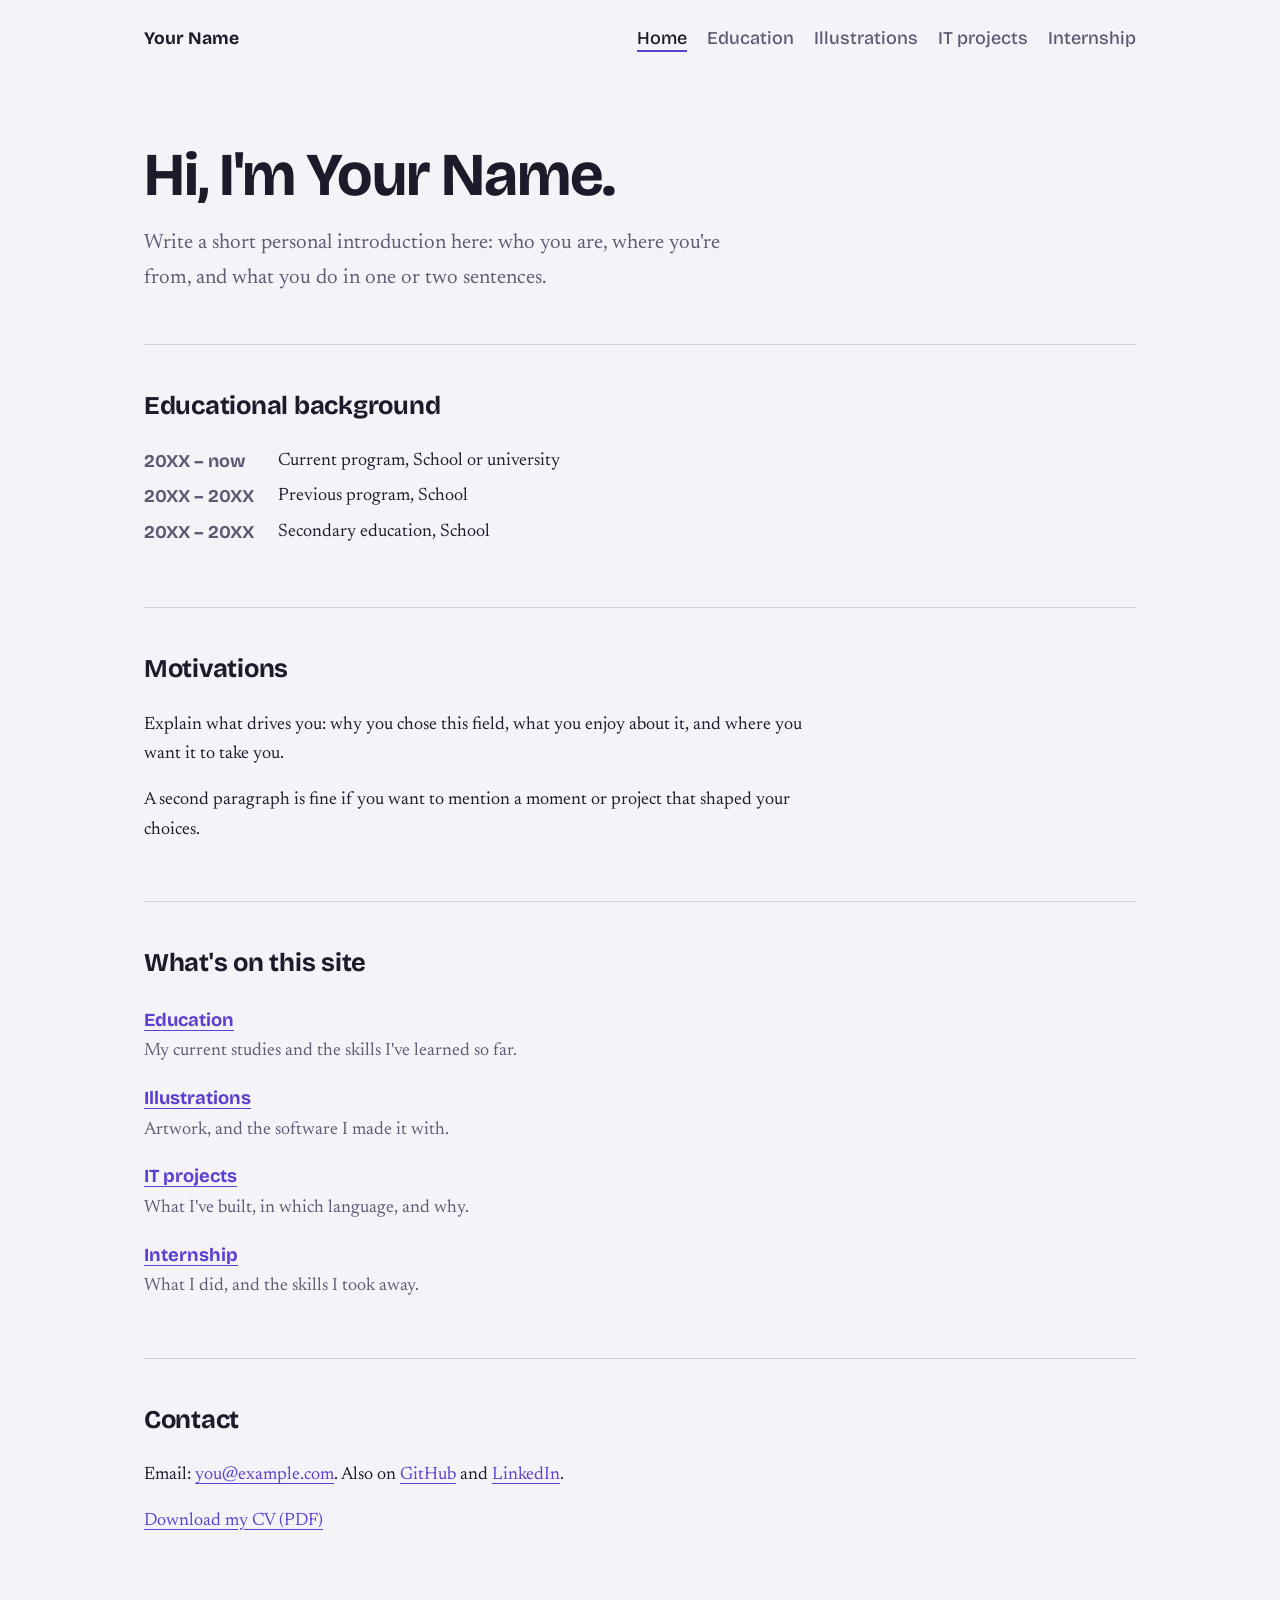
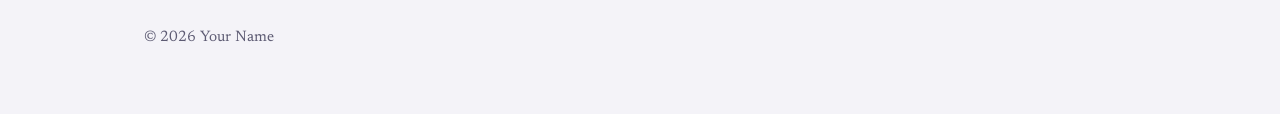
==== index.html @ 07176388 "Add files via upload" ====
<!DOCTYPE html>
<html lang="en">
<head>
  <meta charset="utf-8">
  <meta name="viewport" content="width=device-width, initial-scale=1">
  <title>Your Name – Portfolio</title>
  <meta name="description" content="Portfolio of Your Name: background, education, illustrations, IT projects and internship.">
  <link rel="preconnect" href="https://fonts.googleapis.com">
  <link rel="preconnect" href="https://fonts.gstatic.com" crossorigin>
  <link href="https://fonts.googleapis.com/css2?family=Bricolage+Grotesque:opsz,wght@12..96,500;12..96,700&family=Newsreader:opsz,wght@6..72,400;6..72,500&display=swap" rel="stylesheet">
  <link rel="stylesheet" href="style.css">
</head>
<body>
  <header class="site-header">
    <a class="brand" href="index.html">Your Name</a>
    <nav aria-label="Main">
      <a href="index.html" aria-current="page">Home</a>
      <a href="education.html">Education</a>
      <a href="illustrations.html">Illustrations</a>
      <a href="projects.html">IT projects</a>
      <a href="internship.html">Internship</a>
    </nav>
  </header>

  <main>
    <!-- EDIT: this whole page is yours to rewrite. -->
    <section class="hero">
      <h1>Hi, I'm Your Name.</h1>
      <p class="lead">Write a short personal introduction here: who you are, where you're from, and what you do in one or two sentences.</p>
    </section>

    <section>
      <h2>Educational background</h2>
      <dl class="meta">
        <dt>20XX – now</dt>
        <dd>Current program, School or university</dd>
        <dt>20XX – 20XX</dt>
        <dd>Previous program, School</dd>
        <dt>20XX – 20XX</dt>
        <dd>Secondary education, School</dd>
      </dl>
    </section>

    <section>
      <h2>Motivations</h2>
      <p>Explain what drives you: why you chose this field, what you enjoy about it, and where you want it to take you.</p>
      <p>A second paragraph is fine if you want to mention a moment or project that shaped your choices.</p>
    </section>

    <section>
      <h2>What's on this site</h2>
      <ul class="link-list">
        <li><a href="education.html">Education</a><p>My current studies and the skills I've learned so far.</p></li>
        <li><a href="illustrations.html">Illustrations</a><p>Artwork, and the software I made it with.</p></li>
        <li><a href="projects.html">IT projects</a><p>What I've built, in which language, and why.</p></li>
        <li><a href="internship.html">Internship</a><p>What I did, and the skills I took away.</p></li>
      </ul>
    </section>

    <section id="contact">
      <h2>Contact</h2>
      <p>Email: <a href="mailto:you@example.com">you@example.com</a>. Also on <a href="https://github.com/your-username">GitHub</a> and <a href="https://www.linkedin.com/in/your-username">LinkedIn</a>.</p>
      <p><a href="cv.pdf">Download my CV (PDF)</a></p>
    </section>
  </main>

  <footer class="site-footer">
    <p>&copy; 2026 Your Name</p>
  </footer>
</body>
</html>
---- style.css ----
/* Change the colors here and the whole site follows. */
:root {
  --bg: #f4f3f8;
  --text: #1c1b2a;
  --muted: #5d5b73;
  --line: #d4d2e2;
  --accent: #5b3fd1;
  --accent-text: #ffffff;
  --text-width: 42rem;
  --wide-width: 62rem;
}

@media (prefers-color-scheme: dark) {
  :root {
    --bg: #14131d;
    --text: #ebeaf5;
    --muted: #a09eb8;
    --line: #2c2a3d;
    --accent: #a99bff;
    --accent-text: #14131d;
  }
}

* { box-sizing: border-box; }

html { scroll-behavior: smooth; }

@media (prefers-reduced-motion: reduce) {
  html { scroll-behavior: auto; }
}

body {
  margin: 0;
  background: var(--bg);
  color: var(--text);
  font-family: "Newsreader", Georgia, serif;
  font-size: 1.125rem;
  line-height: 1.65;
}

h1, h2, h3, dt, .brand, nav a {
  font-family: "Bricolage Grotesque", "Helvetica Neue", Arial, sans-serif;
}

a { color: var(--accent); text-underline-offset: 0.2em; }
a:focus-visible { outline: 3px solid var(--accent); outline-offset: 3px; }

.site-header,
main,
.site-footer {
  width: min(100% - 2.5rem, var(--wide-width));
  margin-inline: auto;
}

.site-header {
  display: flex;
  justify-content: space-between;
  align-items: baseline;
  flex-wrap: wrap;
  gap: 0.5rem 1.5rem;
  padding: 1.5rem 0;
}

.brand { font-weight: 700; font-size: 1.1rem; color: var(--text); text-decoration: none; }

nav { display: flex; flex-wrap: wrap; gap: 0.25rem 1.25rem; }
nav a { color: var(--muted); text-decoration: none; font-weight: 500; }
nav a:hover { color: var(--text); }
nav a[aria-current="page"] {
  color: var(--text);
  text-decoration: underline;
  text-decoration-color: var(--accent);
  text-decoration-thickness: 2px;
  text-underline-offset: 0.35em;
}

.hero { padding: 4rem 0 3rem; }
.page-head { padding: 3rem 0 2rem; }

h1 {
  font-size: clamp(2.2rem, 7vw, 3.8rem);
  line-height: 1.08;
  font-weight: 700;
  letter-spacing: -0.02em;
  margin: 0 0 1.25rem;
}
.page-head h1 { font-size: clamp(2rem, 6vw, 3rem); }

.lead { font-size: 1.3rem; color: var(--muted); max-width: 36rem; margin: 0; }

section { padding: 2.5rem 0; border-top: 1px solid var(--line); }
.hero, .page-head { border-top: 0; }

h2 { font-size: 1.6rem; margin: 0 0 1.25rem; letter-spacing: -0.01em; }
h3 { font-size: 1.2rem; margin: 1.5rem 0 0.5rem; }
h2 + h3, .two-col h3, dl + h3 { margin-top: 0; }

/* Keep reading text narrow; galleries get the full width. */
section > p, section > ul, section > dl, section > article, .site-footer p { max-width: var(--text-width); }

p { margin: 0 0 1rem; }

/* Label / value pairs: dates, languages, circumstances */
.meta {
  display: grid;
  grid-template-columns: max-content 1fr;
  gap: 0.35rem 1.5rem;
  margin: 0 0 1.25rem;
}
.meta dt { font-weight: 700; color: var(--muted); }
.meta dd { margin: 0; }

@media (max-width: 30rem) {
  .meta { grid-template-columns: 1fr; gap: 0; }
  .meta dd { margin-bottom: 0.6rem; }
}

.plain { margin: 0 0 1rem; padding-left: 1.2rem; }
.plain li { margin-bottom: 0.4rem; }

.two-col {
  display: grid;
  grid-template-columns: repeat(auto-fit, minmax(15rem, 1fr));
  gap: 1.5rem 2rem;
  margin-top: 1.5rem;
}

.entry { padding: 0 0 2rem; margin-bottom: 2rem; border-bottom: 1px solid var(--line); }
.entry:last-child { border-bottom: 0; margin-bottom: 0; padding-bottom: 0; }
.entry h2 { font-size: 1.4rem; }

.links { display: flex; flex-wrap: wrap; gap: 0.4rem 1.25rem; }

.link-list { list-style: none; padding: 0; margin: 0; }
.link-list li { margin-bottom: 1rem; }
.link-list a { font-family: "Bricolage Grotesque", "Helvetica Neue", Arial, sans-serif; font-weight: 700; font-size: 1.15rem; }
.link-list p { margin: 0; color: var(--muted); }

.gallery {
  display: grid;
  grid-template-columns: repeat(auto-fill, minmax(16rem, 1fr));
  gap: 1.5rem 1.25rem;
}
.gallery figure { margin: 0; }
.gallery img, .ph {
  display: block;
  width: 100%;
  aspect-ratio: 4 / 3;
  object-fit: cover;
  border-radius: 0.3rem;
}
.ph { background: linear-gradient(135deg, var(--line), transparent 70%), var(--line); }
figcaption { margin-top: 0.5rem; color: var(--muted); font-size: 1rem; }

.site-footer { padding: 2rem 0 3rem; color: var(--muted); font-size: 0.95rem; }
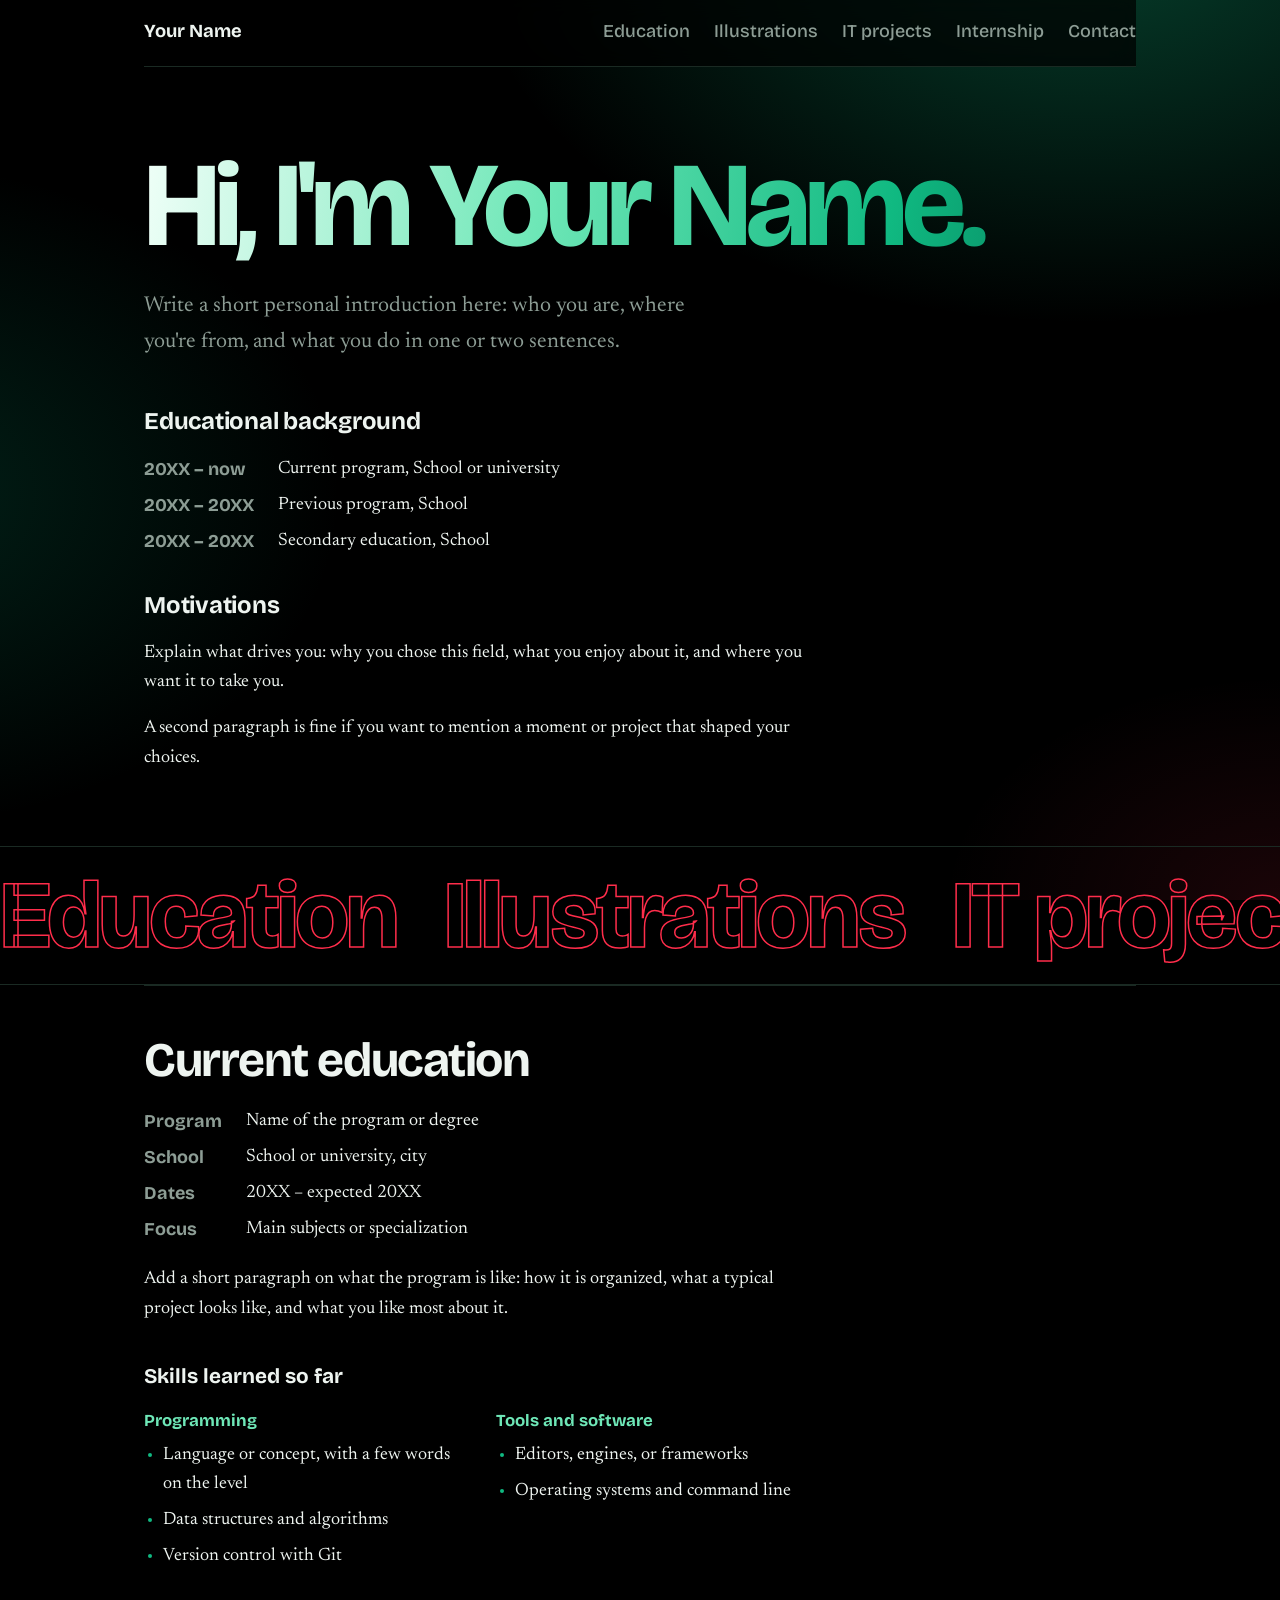
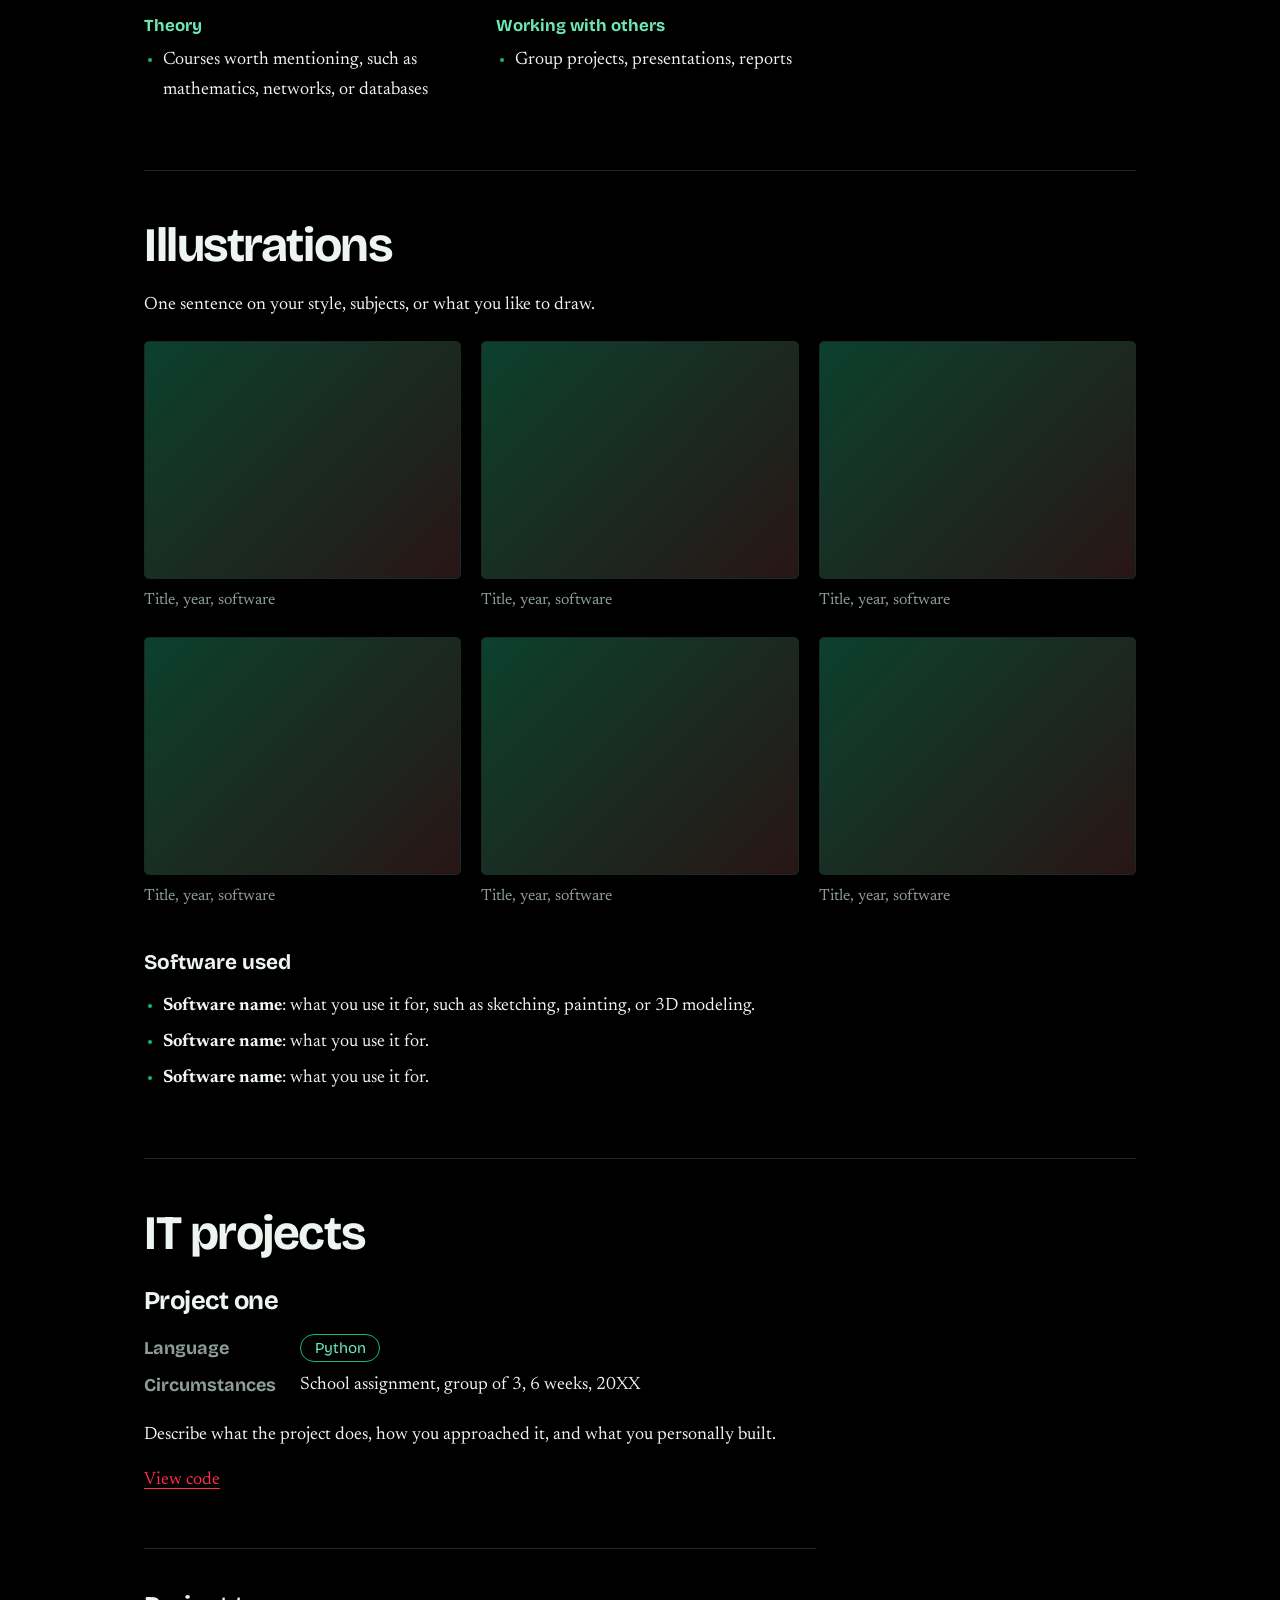
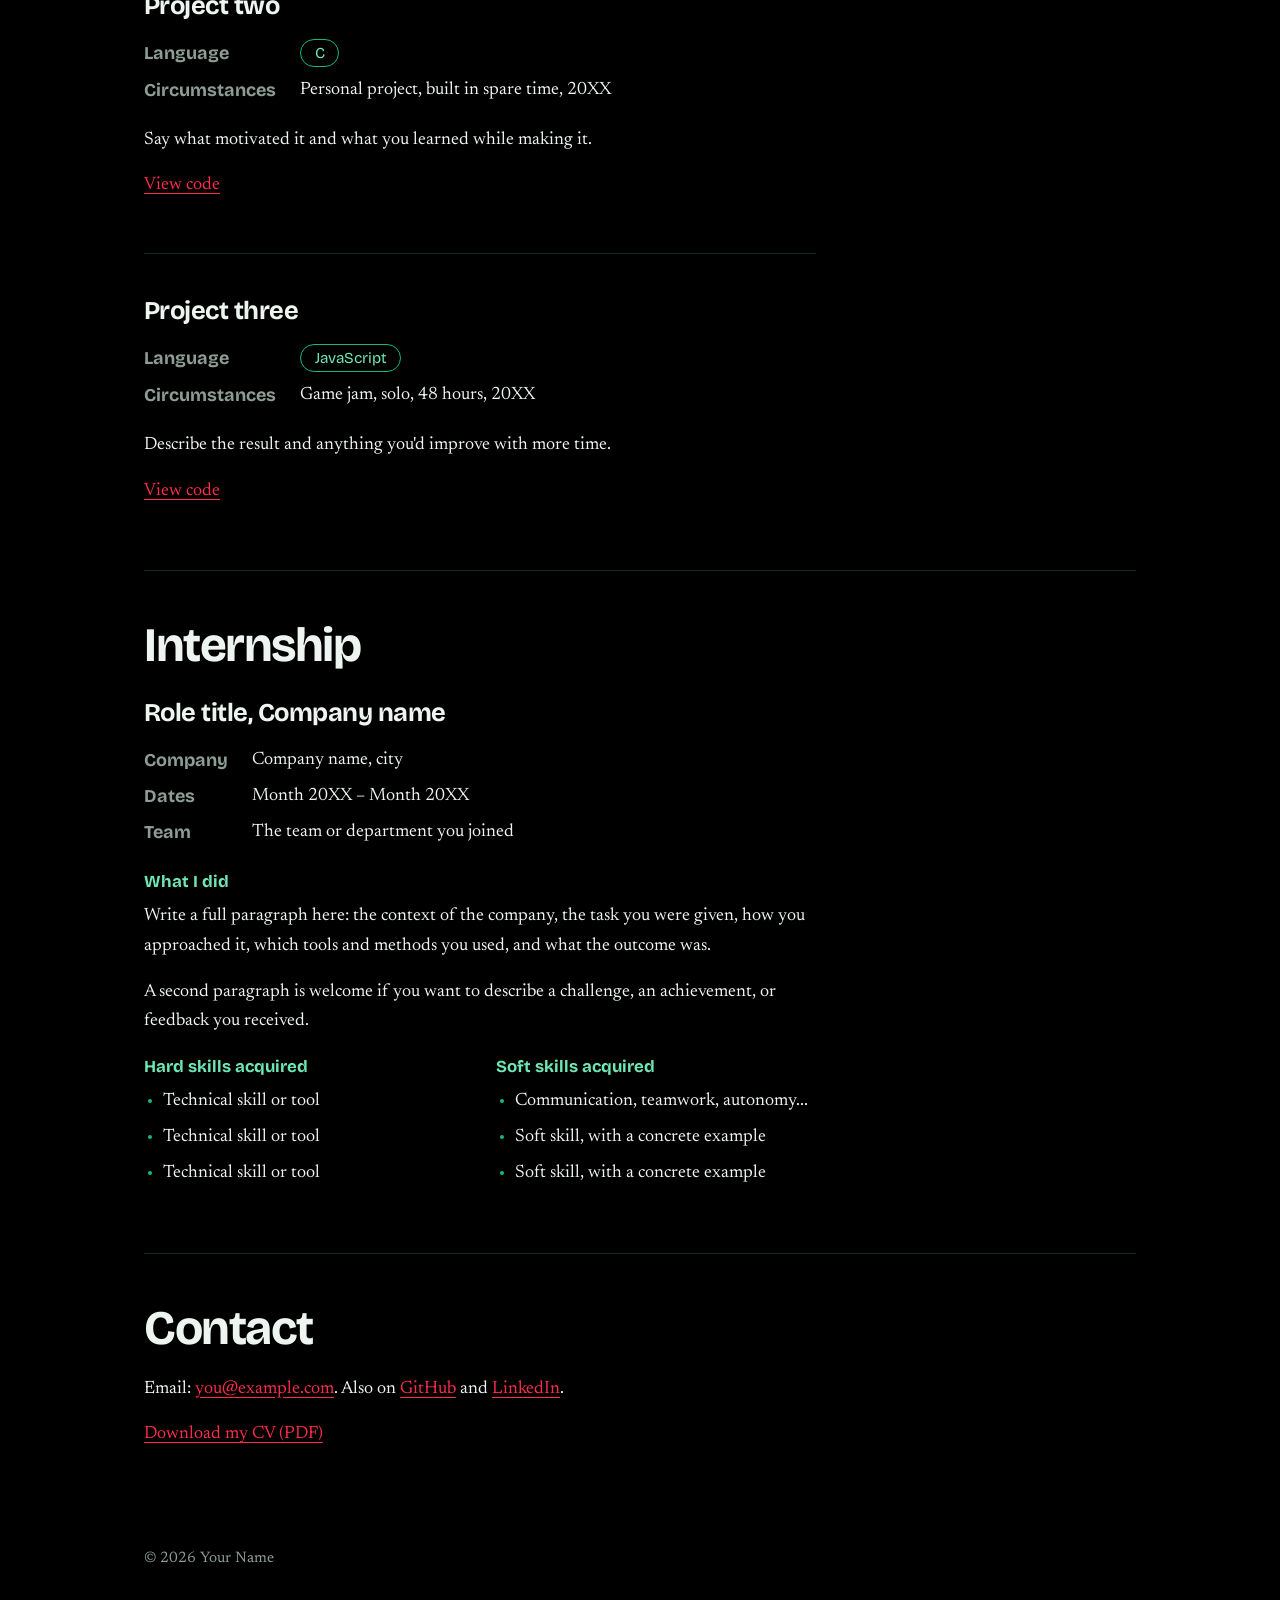
==== commit 34a9ce14: "Add files via upload" ====
--- a/index.html
+++ b/index.html
@@ -12,55 +12,206 @@
 </head>
 <body>
   <header class="site-header">
-    <a class="brand" href="index.html">Your Name</a>
+    <a class="brand" href="#top">Your Name</a>
     <nav aria-label="Main">
-      <a href="index.html" aria-current="page">Home</a>
-      <a href="education.html">Education</a>
-      <a href="illustrations.html">Illustrations</a>
-      <a href="projects.html">IT projects</a>
-      <a href="internship.html">Internship</a>
+      <a href="#education">Education</a>
+      <a href="#illustrations">Illustrations</a>
+      <a href="#projects">IT projects</a>
+      <a href="#internship">Internship</a>
+      <a href="#contact">Contact</a>
     </nav>
   </header>
 
-  <main>
-    <!-- EDIT: this whole page is yours to rewrite. -->
+  <main id="top">
+
+    <!-- ===== INTRODUCTION: yours to rewrite ===== -->
     <section class="hero">
       <h1>Hi, I'm Your Name.</h1>
       <p class="lead">Write a short personal introduction here: who you are, where you're from, and what you do in one or two sentences.</p>
-    </section>
-
-    <section>
+
       <h2>Educational background</h2>
       <dl class="meta">
-        <dt>20XX – now</dt>
-        <dd>Current program, School or university</dd>
-        <dt>20XX – 20XX</dt>
-        <dd>Previous program, School</dd>
-        <dt>20XX – 20XX</dt>
-        <dd>Secondary education, School</dd>
+        <dt>20XX – now</dt><dd>Current program, School or university</dd>
+        <dt>20XX – 20XX</dt><dd>Previous program, School</dd>
+        <dt>20XX – 20XX</dt><dd>Secondary education, School</dd>
       </dl>
-    </section>
-
-    <section>
+
       <h2>Motivations</h2>
       <p>Explain what drives you: why you chose this field, what you enjoy about it, and where you want it to take you.</p>
       <p>A second paragraph is fine if you want to mention a moment or project that shaped your choices.</p>
     </section>
 
-    <section>
-      <h2>What's on this site</h2>
-      <ul class="link-list">
-        <li><a href="education.html">Education</a><p>My current studies and the skills I've learned so far.</p></li>
-        <li><a href="illustrations.html">Illustrations</a><p>Artwork, and the software I made it with.</p></li>
-        <li><a href="projects.html">IT projects</a><p>What I've built, in which language, and why.</p></li>
-        <li><a href="internship.html">Internship</a><p>What I did, and the skills I took away.</p></li>
+    <!-- Scrolling band: edit the words, keep both halves identical -->
+    <div class="marquee" aria-hidden="true">
+      <div class="marquee-track">
+        <span>Education</span><span>Illustrations</span><span>IT projects</span><span>Internship</span>
+        <span>Education</span><span>Illustrations</span><span>IT projects</span><span>Internship</span>
+      </div>
+    </div>
+
+    <!-- ===== ONGOING EDUCATION: yours to rewrite ===== -->
+    <section id="education">
+      <h2>Current education</h2>
+      <dl class="meta">
+        <dt>Program</dt><dd>Name of the program or degree</dd>
+        <dt>School</dt><dd>School or university, city</dd>
+        <dt>Dates</dt><dd>20XX – expected 20XX</dd>
+        <dt>Focus</dt><dd>Main subjects or specialization</dd>
+      </dl>
+      <p>Add a short paragraph on what the program is like: how it is organized, what a typical project looks like, and what you like most about it.</p>
+
+      <h3>Skills learned so far</h3>
+      <div class="two-col">
+        <div>
+          <h4>Programming</h4>
+          <ul class="plain">
+            <li>Language or concept, with a few words on the level</li>
+            <li>Data structures and algorithms</li>
+            <li>Version control with Git</li>
+          </ul>
+        </div>
+        <div>
+          <h4>Tools and software</h4>
+          <ul class="plain">
+            <li>Editors, engines, or frameworks</li>
+            <li>Operating systems and command line</li>
+          </ul>
+        </div>
+        <div>
+          <h4>Theory</h4>
+          <ul class="plain">
+            <li>Courses worth mentioning, such as mathematics, networks, or databases</li>
+          </ul>
+        </div>
+        <div>
+          <h4>Working with others</h4>
+          <ul class="plain">
+            <li>Group projects, presentations, reports</li>
+          </ul>
+        </div>
+      </div>
+    </section>
+
+    <!-- ===== ILLUSTRATIONS ===== -->
+    <section id="illustrations">
+      <h2>Illustrations</h2>
+      <p>One sentence on your style, subjects, or what you like to draw.</p>
+      <div class="gallery">
+        <!-- To use a real image: put the file in an "images" folder, then replace the
+             <div class="ph"> line with:
+             <img src="images/your-file.jpg" alt="Describe the artwork" loading="lazy">
+             Copy a whole <figure> block to add more pieces. -->
+        <figure>
+          <div class="ph" role="img" aria-label="Placeholder for artwork"></div>
+          <figcaption>Title, year, software</figcaption>
+        </figure>
+        <figure>
+          <div class="ph" role="img" aria-label="Placeholder for artwork"></div>
+          <figcaption>Title, year, software</figcaption>
+        </figure>
+        <figure>
+          <div class="ph" role="img" aria-label="Placeholder for artwork"></div>
+          <figcaption>Title, year, software</figcaption>
+        </figure>
+        <figure>
+          <div class="ph" role="img" aria-label="Placeholder for artwork"></div>
+          <figcaption>Title, year, software</figcaption>
+        </figure>
+        <figure>
+          <div class="ph" role="img" aria-label="Placeholder for artwork"></div>
+          <figcaption>Title, year, software</figcaption>
+        </figure>
+        <figure>
+          <div class="ph" role="img" aria-label="Placeholder for artwork"></div>
+          <figcaption>Title, year, software</figcaption>
+        </figure>
+      </div>
+
+      <h3>Software used</h3>
+      <ul class="plain">
+        <li><strong>Software name</strong>: what you use it for, such as sketching, painting, or 3D modeling.</li>
+        <li><strong>Software name</strong>: what you use it for.</li>
+        <li><strong>Software name</strong>: what you use it for.</li>
       </ul>
     </section>
 
+    <!-- ===== IT PROJECTS: copy a whole <article> to add one ===== -->
+    <section id="projects">
+      <h2>IT projects</h2>
+
+      <article class="entry">
+        <h3>Project one</h3>
+        <dl class="meta">
+          <dt>Language</dt><dd><span class="tag">Python</span></dd>
+          <dt>Circumstances</dt><dd>School assignment, group of 3, 6 weeks, 20XX</dd>
+        </dl>
+        <p>Describe what the project does, how you approached it, and what you personally built.</p>
+        <p class="links"><a href="https://github.com/your-username/project-one">View code</a></p>
+      </article>
+
+      <article class="entry">
+        <h3>Project two</h3>
+        <dl class="meta">
+          <dt>Language</dt><dd><span class="tag">C</span></dd>
+          <dt>Circumstances</dt><dd>Personal project, built in spare time, 20XX</dd>
+        </dl>
+        <p>Say what motivated it and what you learned while making it.</p>
+        <p class="links"><a href="https://github.com/your-username/project-two">View code</a></p>
+      </article>
+
+      <article class="entry">
+        <h3>Project three</h3>
+        <dl class="meta">
+          <dt>Language</dt><dd><span class="tag">JavaScript</span></dd>
+          <dt>Circumstances</dt><dd>Game jam, solo, 48 hours, 20XX</dd>
+        </dl>
+        <p>Describe the result and anything you'd improve with more time.</p>
+        <p class="links"><a href="https://github.com/your-username/project-three">View code</a></p>
+      </article>
+    </section>
+
+    <!-- ===== INTERNSHIP: copy the whole <article> if you have more than one ===== -->
+    <section id="internship">
+      <h2>Internship</h2>
+
+      <article class="entry">
+        <h3>Role title, Company name</h3>
+        <dl class="meta">
+          <dt>Company</dt><dd>Company name, city</dd>
+          <dt>Dates</dt><dd>Month 20XX – Month 20XX</dd>
+          <dt>Team</dt><dd>The team or department you joined</dd>
+        </dl>
+
+        <h4>What I did</h4>
+        <p>Write a full paragraph here: the context of the company, the task you were given, how you approached it, which tools and methods you used, and what the outcome was.</p>
+        <p>A second paragraph is welcome if you want to describe a challenge, an achievement, or feedback you received.</p>
+
+        <div class="two-col">
+          <div>
+            <h4>Hard skills acquired</h4>
+            <ul class="plain">
+              <li>Technical skill or tool</li>
+              <li>Technical skill or tool</li>
+              <li>Technical skill or tool</li>
+            </ul>
+          </div>
+          <div>
+            <h4>Soft skills acquired</h4>
+            <ul class="plain">
+              <li>Communication, teamwork, autonomy...</li>
+              <li>Soft skill, with a concrete example</li>
+              <li>Soft skill, with a concrete example</li>
+            </ul>
+          </div>
+        </div>
+      </article>
+    </section>
+
+    <!-- ===== CONTACT ===== -->
     <section id="contact">
       <h2>Contact</h2>
       <p>Email: <a href="mailto:you@example.com">you@example.com</a>. Also on <a href="https://github.com/your-username">GitHub</a> and <a href="https://www.linkedin.com/in/your-username">LinkedIn</a>.</p>
-      <p><a href="cv.pdf">Download my CV (PDF)</a></p>
+      <p class="no-print"><a href="cv.pdf">Download my CV (PDF)</a></p>
     </section>
   </main>
 
--- a/style.css
+++ b/style.css
@@ -1,36 +1,26 @@
 /* Change the colors here and the whole site follows. */
 :root {
-  --bg: #f4f3f8;
-  --text: #1c1b2a;
-  --muted: #5d5b73;
-  --line: #d4d2e2;
-  --accent: #5b3fd1;
-  --accent-text: #ffffff;
+  color-scheme: dark;
+  --bg: #000;
+  --text: #eef4f0;
+  --muted: #8d9d95;
+  --line: #1a2a23;
+  --emerald: #10b981;
+  --emerald-light: #6ee7b7;
+  --emerald-deep: #047857;
+  --red: #ff2d4b;
   --text-width: 42rem;
   --wide-width: 62rem;
 }
 
-@media (prefers-color-scheme: dark) {
-  :root {
-    --bg: #14131d;
-    --text: #ebeaf5;
-    --muted: #a09eb8;
-    --line: #2c2a3d;
-    --accent: #a99bff;
-    --accent-text: #14131d;
-  }
-}
-
 * { box-sizing: border-box; }
 
 html { scroll-behavior: smooth; }
-
-@media (prefers-reduced-motion: reduce) {
-  html { scroll-behavior: auto; }
-}
+@media (prefers-reduced-motion: reduce) { html { scroll-behavior: auto; } }
 
 body {
   margin: 0;
+  overflow-x: hidden;
   background: var(--bg);
   color: var(--text);
   font-family: "Newsreader", Georgia, serif;
@@ -38,12 +28,28 @@
   line-height: 1.65;
 }
 
-h1, h2, h3, dt, .brand, nav a {
+/* Emerald glow behind everything, fixed while you scroll */
+body::before {
+  content: "";
+  position: fixed;
+  inset: 0;
+  z-index: -1;
+  pointer-events: none;
+  background:
+    radial-gradient(60rem 38rem at 85% -8%, rgba(16, 185, 129, 0.34), transparent 65%),
+    radial-gradient(45rem 32rem at -10% 55%, rgba(4, 120, 87, 0.28), transparent 65%),
+    radial-gradient(30rem 20rem at 100% 100%, rgba(255, 45, 75, 0.10), transparent 70%);
+}
+
+::selection { background: var(--red); color: #fff; }
+
+h1, h2, h3, h4, dt, .brand, nav a, .tag {
   font-family: "Bricolage Grotesque", "Helvetica Neue", Arial, sans-serif;
 }
 
-a { color: var(--accent); text-underline-offset: 0.2em; }
-a:focus-visible { outline: 3px solid var(--accent); outline-offset: 3px; }
+a { color: var(--red); text-underline-offset: 0.2em; }
+a:hover { color: var(--emerald-light); }
+a:focus-visible { outline: 3px solid var(--emerald-light); outline-offset: 3px; }
 
 .site-header,
 main,
@@ -52,59 +58,97 @@
   margin-inline: auto;
 }
 
+/* The menu stays visible while you scroll */
 .site-header {
+  position: sticky;
+  top: 0;
+  z-index: 10;
   display: flex;
   justify-content: space-between;
   align-items: baseline;
   flex-wrap: wrap;
-  gap: 0.5rem 1.5rem;
-  padding: 1.5rem 0;
-}
-
-.brand { font-weight: 700; font-size: 1.1rem; color: var(--text); text-decoration: none; }
-
-nav { display: flex; flex-wrap: wrap; gap: 0.25rem 1.25rem; }
-nav a { color: var(--muted); text-decoration: none; font-weight: 500; }
-nav a:hover { color: var(--text); }
-nav a[aria-current="page"] {
-  color: var(--text);
-  text-decoration: underline;
-  text-decoration-color: var(--accent);
-  text-decoration-thickness: 2px;
-  text-underline-offset: 0.35em;
-}
-
-.hero { padding: 4rem 0 3rem; }
-.page-head { padding: 3rem 0 2rem; }
+  gap: 0.25rem 1.5rem;
+  padding: 1rem 0;
+  background: rgba(0, 0, 0, 0.72);
+  -webkit-backdrop-filter: blur(10px);
+  backdrop-filter: blur(10px);
+  border-bottom: 1px solid var(--line);
+}
+
+.brand { font-weight: 700; font-size: 1.15rem; color: var(--text); text-decoration: none; }
+.brand:hover { color: var(--emerald-light); }
+
+nav { display: flex; flex-wrap: wrap; gap: 0.25rem 1.5rem; }
+nav a {
+  color: var(--muted);
+  text-decoration: none;
+  font-weight: 500;
+  padding-bottom: 0.1rem;
+  border-bottom: 2px solid transparent;
+}
+nav a:hover { color: var(--text); border-bottom-color: var(--red); }
+
+section { padding: 3rem 0; border-top: 1px solid var(--line); scroll-margin-top: 4.5rem; }
+.hero { padding: 5rem 0 3.5rem; border-top: 0; }
 
 h1 {
-  font-size: clamp(2.2rem, 7vw, 3.8rem);
-  line-height: 1.08;
+  font-size: clamp(3rem, 12vw, 7.5rem);
+  line-height: 0.98;
   font-weight: 700;
-  letter-spacing: -0.02em;
-  margin: 0 0 1.25rem;
-}
-.page-head h1 { font-size: clamp(2rem, 6vw, 3rem); }
-
-.lead { font-size: 1.3rem; color: var(--muted); max-width: 36rem; margin: 0; }
-
-section { padding: 2.5rem 0; border-top: 1px solid var(--line); }
-.hero, .page-head { border-top: 0; }
-
-h2 { font-size: 1.6rem; margin: 0 0 1.25rem; letter-spacing: -0.01em; }
-h3 { font-size: 1.2rem; margin: 1.5rem 0 0.5rem; }
-h2 + h3, .two-col h3, dl + h3 { margin-top: 0; }
-
-/* Keep reading text narrow; galleries get the full width. */
-section > p, section > ul, section > dl, section > article, .site-footer p { max-width: var(--text-width); }
+  letter-spacing: -0.04em;
+  margin: 0 0 1.5rem;
+  color: var(--emerald-light);
+  background: linear-gradient(100deg, #f0fff8 0%, #6ee7b7 40%, #10b981 75%, #047857 100%);
+  -webkit-background-clip: text;
+  background-clip: text;
+  -webkit-text-fill-color: transparent;
+}
+
+.lead { font-size: 1.35rem; color: var(--muted); max-width: 36rem; margin: 0 0 3rem; }
+
+h2 { font-size: clamp(1.9rem, 5vw, 3rem); line-height: 1.1; margin: 0 0 1.25rem; letter-spacing: -0.03em; }
+.hero h2 { font-size: 1.5rem; letter-spacing: -0.01em; }
+section > * + h2 { margin-top: 2.25rem; }
+h3 { font-size: 1.3rem; margin: 2.25rem 0 0.75rem; }
+h2 + h3, .entry > h3:first-child { margin-top: 0; }
+.entry > h3:first-child { font-size: 1.6rem; letter-spacing: -0.02em; }
+h4 { font-size: 1.05rem; margin: 1.25rem 0 0.4rem; color: var(--emerald-light); }
+.two-col h4 { margin-top: 0; }
 
 p { margin: 0 0 1rem; }
+
+/* Keep reading text narrow; the gallery gets the full width. */
+section > p, section > ul, section > dl, section > article, section > .two-col,
+.site-footer p { max-width: var(--text-width); }
+
+/* Scrolling title band, full width of the screen */
+.marquee {
+  width: 100vw;
+  margin-left: calc(50% - 50vw);
+  overflow: hidden;
+  white-space: nowrap;
+  border-block: 1px solid var(--line);
+  padding: 1rem 0;
+}
+.marquee-track { display: inline-flex; animation: slide 32s linear infinite; }
+.marquee-track span {
+  margin-right: 3rem;
+  font-family: "Bricolage Grotesque", "Helvetica Neue", Arial, sans-serif;
+  font-size: clamp(2.5rem, 9vw, 6rem);
+  font-weight: 700;
+  line-height: 1.1;
+  letter-spacing: -0.03em;
+  color: transparent;
+  -webkit-text-stroke: 1.5px var(--red);
+}
+@keyframes slide { to { transform: translateX(-50%); } }
+@media (prefers-reduced-motion: reduce) { .marquee-track { animation: none; } }
 
 /* Label / value pairs: dates, languages, circumstances */
 .meta {
   display: grid;
   grid-template-columns: max-content 1fr;
-  gap: 0.35rem 1.5rem;
+  gap: 0.4rem 1.5rem;
   margin: 0 0 1.25rem;
 }
 .meta dt { font-weight: 700; color: var(--muted); }
@@ -115,31 +159,36 @@
   .meta dd { margin-bottom: 0.6rem; }
 }
 
+.tag {
+  display: inline-block;
+  padding: 0.05rem 0.85rem;
+  border: 1px solid var(--emerald);
+  border-radius: 999px;
+  color: var(--emerald-light);
+  font-size: 0.95rem;
+  line-height: 1.6;
+}
+
 .plain { margin: 0 0 1rem; padding-left: 1.2rem; }
 .plain li { margin-bottom: 0.4rem; }
+.plain li::marker { color: var(--emerald); }
 
 .two-col {
   display: grid;
   grid-template-columns: repeat(auto-fit, minmax(15rem, 1fr));
   gap: 1.5rem 2rem;
-  margin-top: 1.5rem;
-}
-
-.entry { padding: 0 0 2rem; margin-bottom: 2rem; border-bottom: 1px solid var(--line); }
+}
+
+.entry { padding: 0 0 2.25rem; margin-bottom: 2.25rem; border-bottom: 1px solid var(--line); }
 .entry:last-child { border-bottom: 0; margin-bottom: 0; padding-bottom: 0; }
-.entry h2 { font-size: 1.4rem; }
 
 .links { display: flex; flex-wrap: wrap; gap: 0.4rem 1.25rem; }
-
-.link-list { list-style: none; padding: 0; margin: 0; }
-.link-list li { margin-bottom: 1rem; }
-.link-list a { font-family: "Bricolage Grotesque", "Helvetica Neue", Arial, sans-serif; font-weight: 700; font-size: 1.15rem; }
-.link-list p { margin: 0; color: var(--muted); }
 
 .gallery {
   display: grid;
   grid-template-columns: repeat(auto-fill, minmax(16rem, 1fr));
   gap: 1.5rem 1.25rem;
+  margin-top: 1.25rem;
 }
 .gallery figure { margin: 0; }
 .gallery img, .ph {
@@ -149,7 +198,46 @@
   object-fit: cover;
   border-radius: 0.3rem;
 }
-.ph { background: linear-gradient(135deg, var(--line), transparent 70%), var(--line); }
+.ph {
+  background: linear-gradient(135deg, rgba(16, 185, 129, 0.28), rgba(255, 45, 75, 0.12)), #0a120e;
+  border: 1px solid var(--line);
+}
 figcaption { margin-top: 0.5rem; color: var(--muted); font-size: 1rem; }
 
 .site-footer { padding: 2rem 0 3rem; color: var(--muted); font-size: 0.95rem; }
+
+/* ===== Printing: black on white, no menu, no awkward breaks ===== */
+@page { size: A4; margin: 15mm; }
+
+@media print {
+  :root { --bg: #fff; --text: #000; --muted: #444; --line: #bbb; --red: #000; --emerald: #555; --emerald-light: #000; }
+
+  html { scroll-behavior: auto; }
+  body { font-size: 11pt; line-height: 1.45; background: #fff; overflow: visible; -webkit-print-color-adjust: exact; print-color-adjust: exact; }
+  body::before, .marquee { display: none; }
+
+  .site-header, main, .site-footer { width: 100%; }
+  .site-header { position: static; padding: 0 0 0.5rem; background: none; backdrop-filter: none; border-bottom: 1px solid #000; }
+  nav, .no-print { display: none; }
+
+  .hero { padding: 1.25rem 0 1rem; }
+  h1 { font-size: 26pt; margin-bottom: 0.5rem; background: none; -webkit-text-fill-color: #000; color: #000; }
+  .lead { font-size: 12pt; margin-bottom: 1rem; }
+  h2 { font-size: 16pt; letter-spacing: 0; }
+  .entry > h3:first-child { font-size: 13pt; }
+  section { padding: 1rem 0; scroll-margin-top: 0; }
+
+  section > p, section > ul, section > dl, section > article, section > .two-col { max-width: none; }
+
+  /* Don't strand a heading at the bottom of a page, or split a block in two */
+  h1, h2, h3, h4 { break-after: avoid; }
+  .entry, figure, .two-col > div, .meta { break-inside: avoid; }
+
+  .gallery { grid-template-columns: repeat(3, 1fr); gap: 0.75rem; }
+  .ph { background: none; border: 1px solid #bbb; }
+  .tag { border-color: #777; color: #000; }
+
+  /* Links print as plain text, with web addresses spelled out */
+  a { color: inherit; text-decoration: none; }
+  a[href^="http"]::after { content: " (" attr(href) ")"; font-size: 9pt; color: #444; word-break: break-all; }
+}
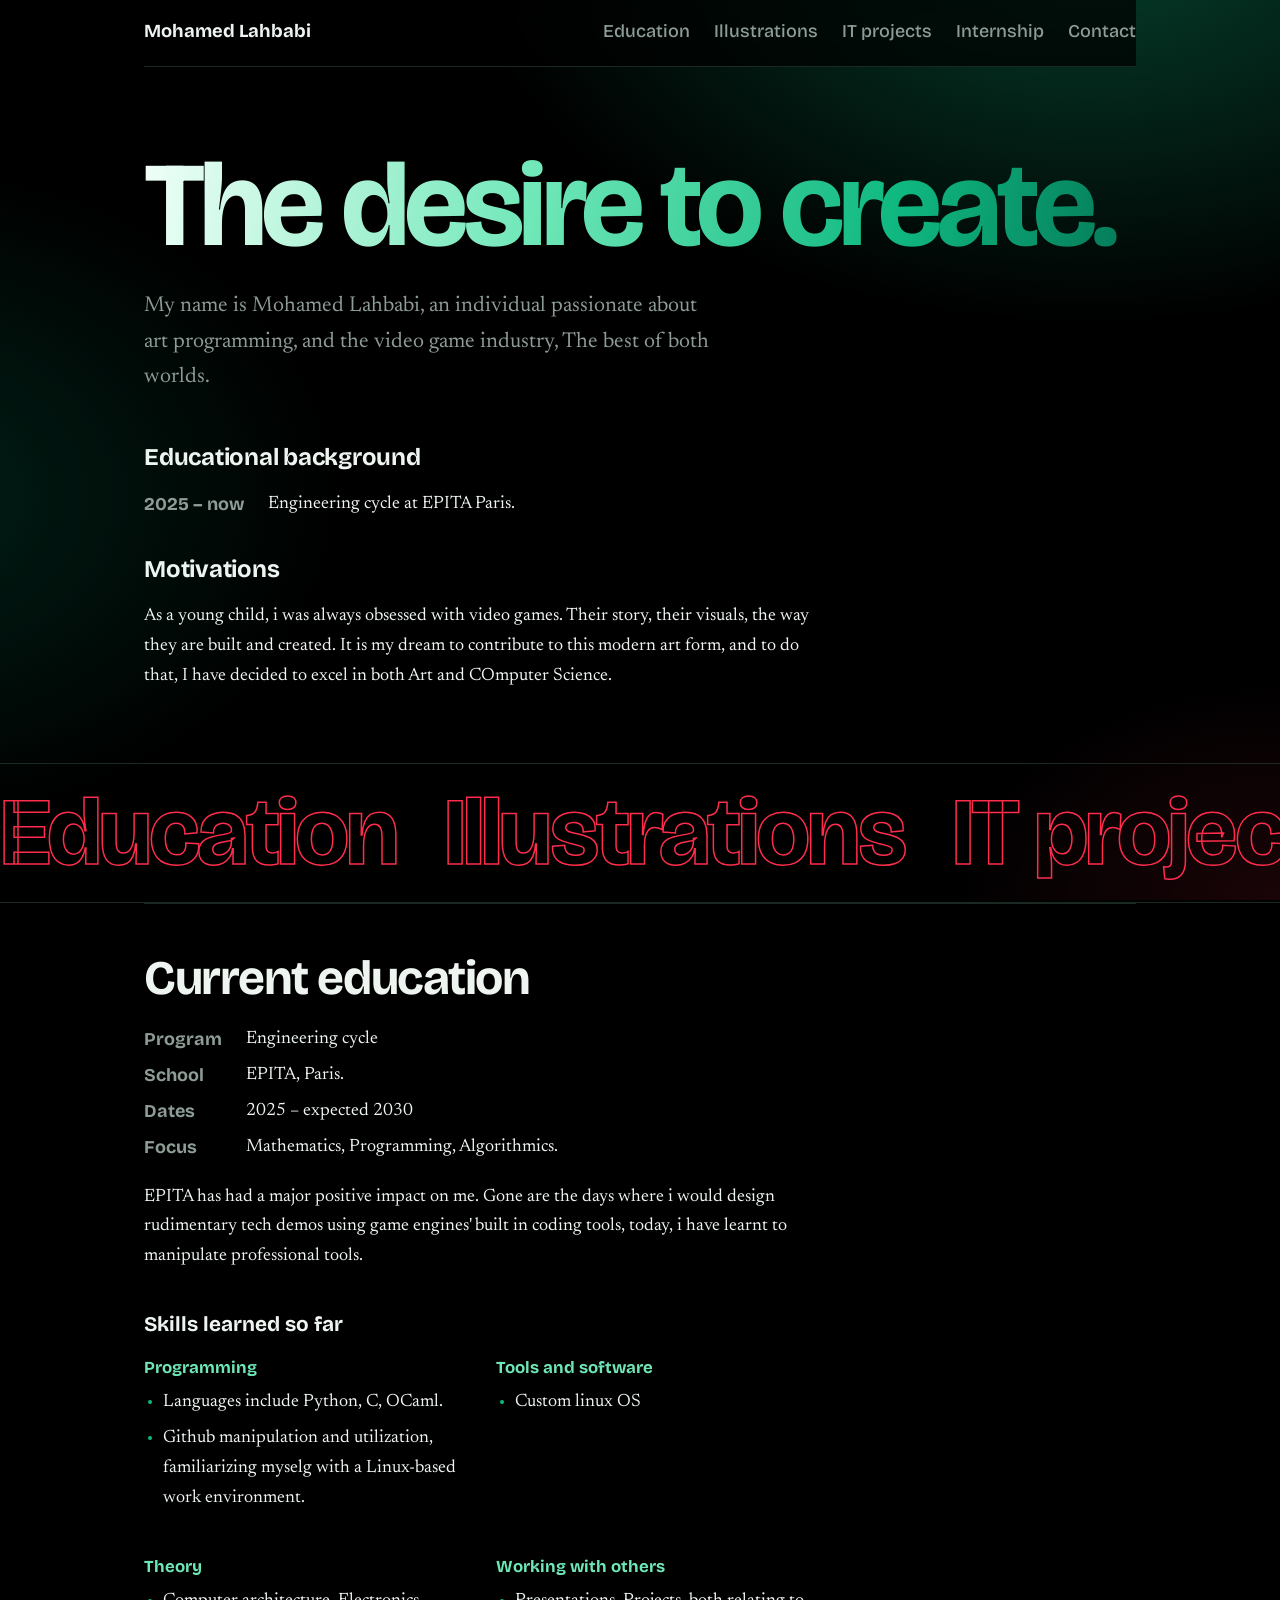
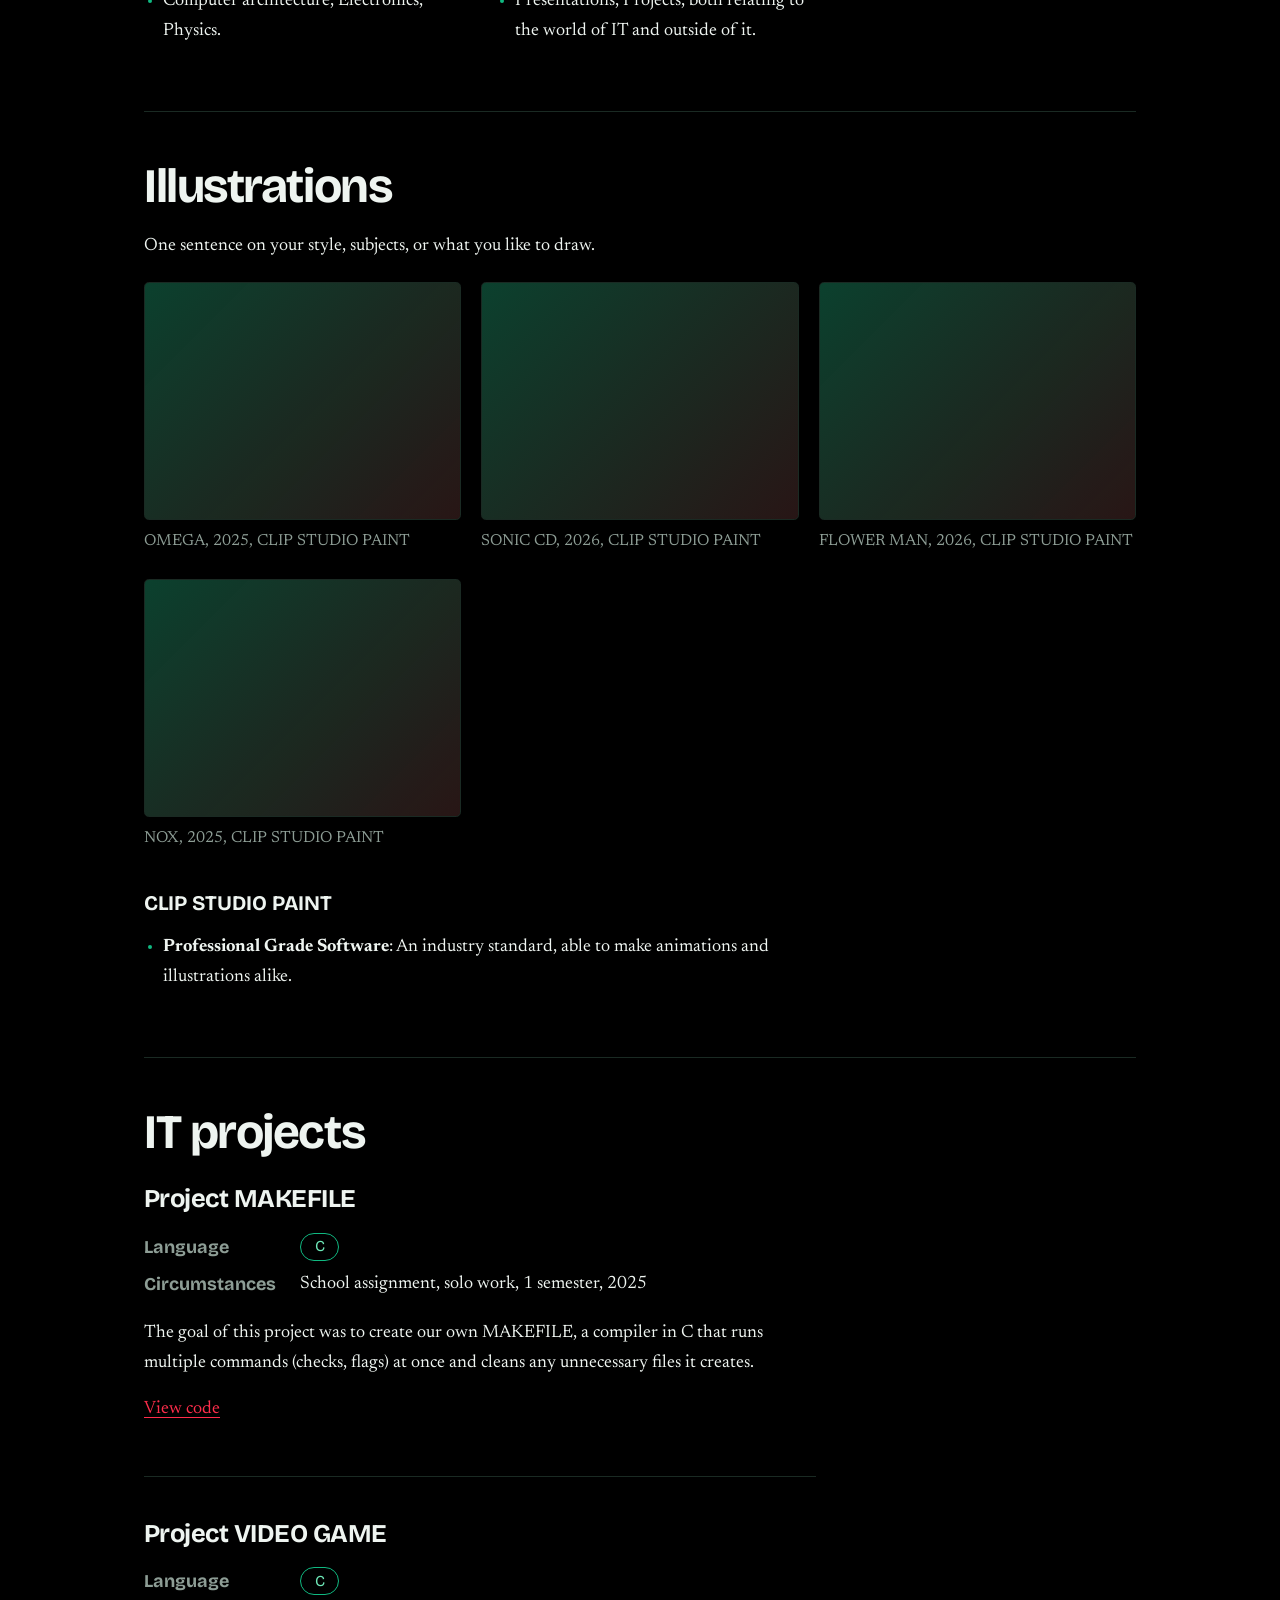
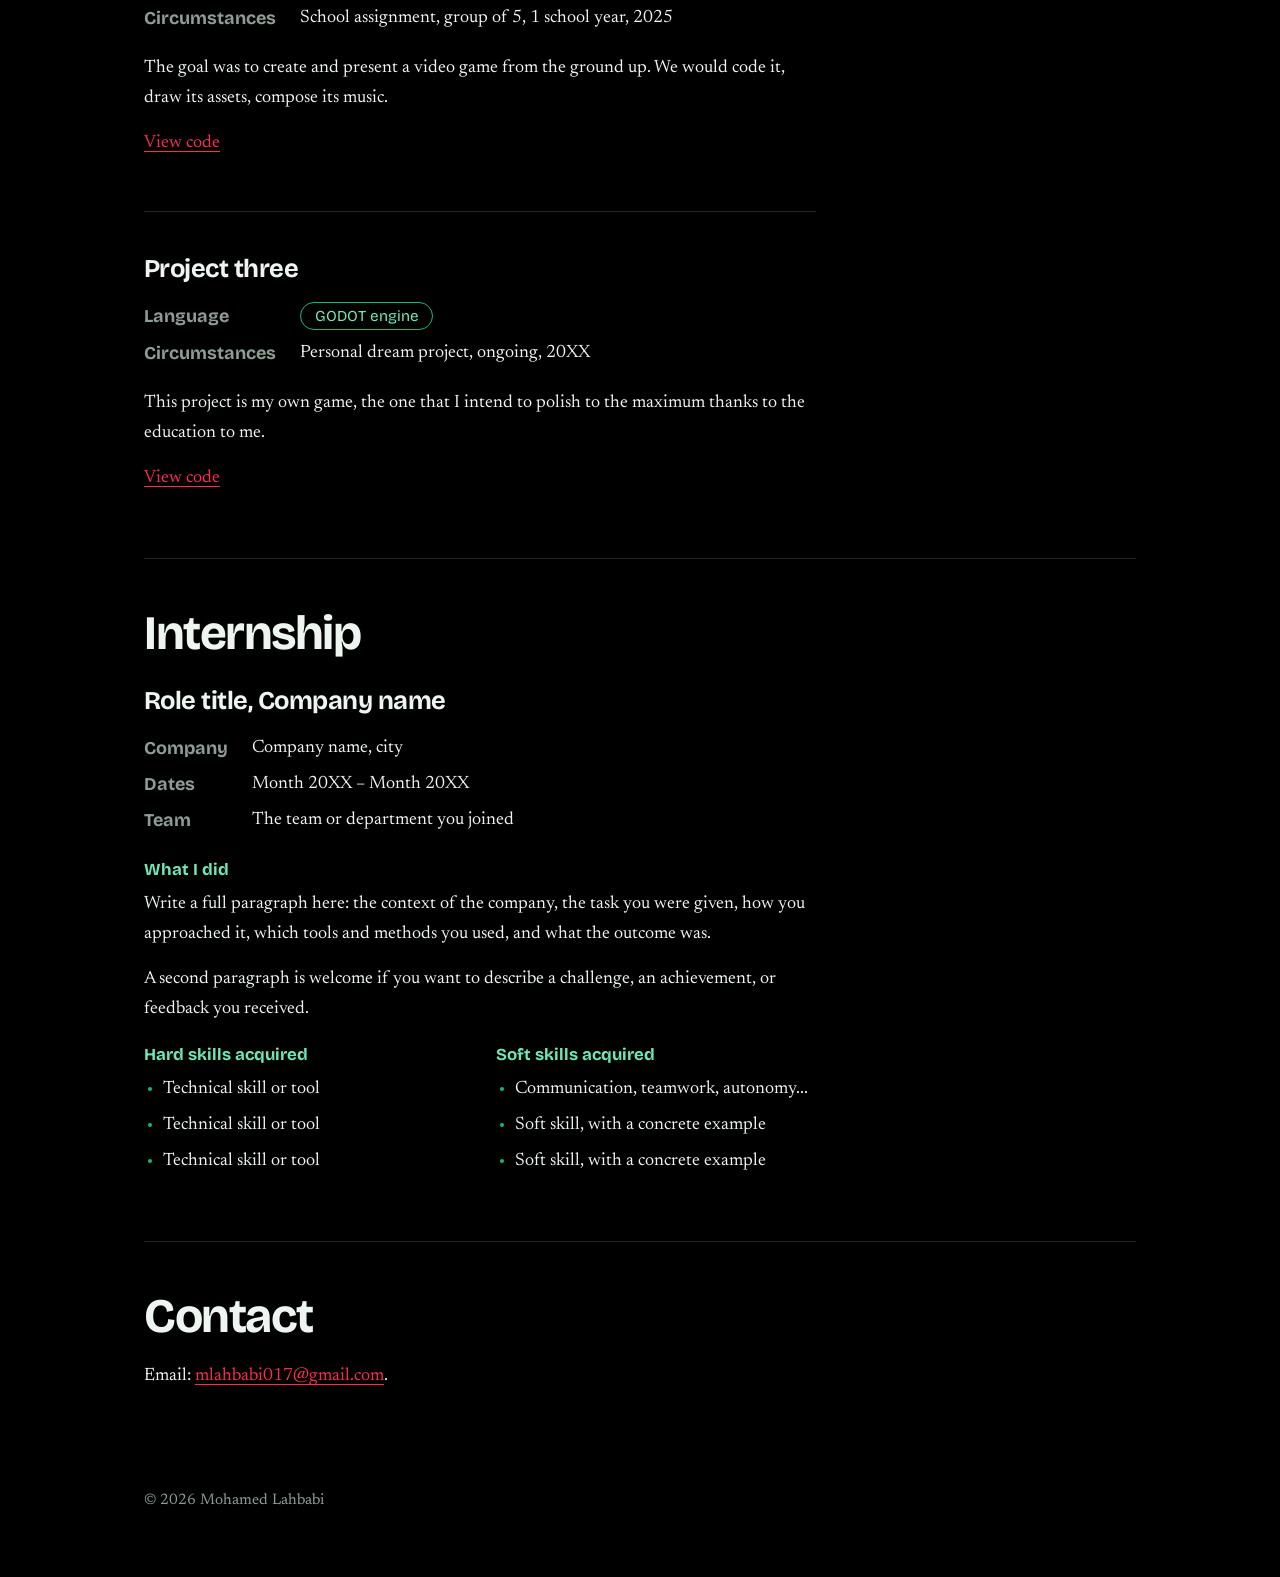
==== commit 6723fb83: "Update index.html" ====
--- a/index.html
+++ b/index.html
@@ -12,7 +12,7 @@
 </head>
 <body>
   <header class="site-header">
-    <a class="brand" href="#top">Your Name</a>
+    <a class="brand" href="#top">Mohamed Lahbabi</a>
     <nav aria-label="Main">
       <a href="#education">Education</a>
       <a href="#illustrations">Illustrations</a>
@@ -26,19 +26,16 @@
 
     <!-- ===== INTRODUCTION: yours to rewrite ===== -->
     <section class="hero">
-      <h1>Hi, I'm Your Name.</h1>
-      <p class="lead">Write a short personal introduction here: who you are, where you're from, and what you do in one or two sentences.</p>
+      <h1>The desire to create.</h1>
+      <p class="lead">My name is Mohamed Lahbabi, an individual passionate about art programming, and the video game industry, The best of both worlds.</p>
 
       <h2>Educational background</h2>
       <dl class="meta">
-        <dt>20XX – now</dt><dd>Current program, School or university</dd>
-        <dt>20XX – 20XX</dt><dd>Previous program, School</dd>
-        <dt>20XX – 20XX</dt><dd>Secondary education, School</dd>
+        <dt>2025 – now</dt><dd>Engineering cycle at EPITA Paris.</dd>
       </dl>
 
       <h2>Motivations</h2>
-      <p>Explain what drives you: why you chose this field, what you enjoy about it, and where you want it to take you.</p>
-      <p>A second paragraph is fine if you want to mention a moment or project that shaped your choices.</p>
+      <p>As a young child, i was always obsessed with video games. Their story, their visuals, the way they are built and created. It is my dream to contribute to this modern art form, and to do that, I have decided to excel in both Art and COmputer Science.</p>
     </section>
 
     <!-- Scrolling band: edit the words, keep both halves identical -->
@@ -53,40 +50,38 @@
     <section id="education">
       <h2>Current education</h2>
       <dl class="meta">
-        <dt>Program</dt><dd>Name of the program or degree</dd>
-        <dt>School</dt><dd>School or university, city</dd>
-        <dt>Dates</dt><dd>20XX – expected 20XX</dd>
-        <dt>Focus</dt><dd>Main subjects or specialization</dd>
+        <dt>Program</dt><dd>Engineering cycle</dd>
+        <dt>School</dt><dd>EPITA, Paris.</dd>
+        <dt>Dates</dt><dd>2025 – expected 2030</dd>
+        <dt>Focus</dt><dd>Mathematics, Programming, Algorithmics.</dd>
       </dl>
-      <p>Add a short paragraph on what the program is like: how it is organized, what a typical project looks like, and what you like most about it.</p>
+      <p>EPITA has had a major positive impact on me. Gone are the days where i would design rudimentary tech demos using game engines' built in coding tools, today, i have learnt to manipulate professional tools.</p>
 
       <h3>Skills learned so far</h3>
       <div class="two-col">
         <div>
           <h4>Programming</h4>
           <ul class="plain">
-            <li>Language or concept, with a few words on the level</li>
-            <li>Data structures and algorithms</li>
-            <li>Version control with Git</li>
+            <li>Languages include Python, C, OCaml.</li>
+            <li>Github manipulation and utilization, familiarizing myselg with a Linux-based work environment. </li>
           </ul>
         </div>
         <div>
           <h4>Tools and software</h4>
           <ul class="plain">
-            <li>Editors, engines, or frameworks</li>
-            <li>Operating systems and command line</li>
+            <li>Custom linux OS</li>
           </ul>
         </div>
         <div>
           <h4>Theory</h4>
           <ul class="plain">
-            <li>Courses worth mentioning, such as mathematics, networks, or databases</li>
+            <li>Computer architecture, Electronics, Physics.</li>
           </ul>
         </div>
         <div>
           <h4>Working with others</h4>
           <ul class="plain">
-            <li>Group projects, presentations, reports</li>
+            <li>Presentations, Projects, both relating to the world of IT and outside of it.</li>
           </ul>
         </div>
       </div>
@@ -103,35 +98,25 @@
              Copy a whole <figure> block to add more pieces. -->
         <figure>
           <div class="ph" role="img" aria-label="Placeholder for artwork"></div>
-          <figcaption>Title, year, software</figcaption>
+          <figcaption>OMEGA, 2025, CLIP STUDIO PAINT</figcaption>
         </figure>
         <figure>
           <div class="ph" role="img" aria-label="Placeholder for artwork"></div>
-          <figcaption>Title, year, software</figcaption>
+          <figcaption>SONIC CD, 2026, CLIP STUDIO PAINT</figcaption>
         </figure>
         <figure>
           <div class="ph" role="img" aria-label="Placeholder for artwork"></div>
-          <figcaption>Title, year, software</figcaption>
+          <figcaption>FLOWER MAN, 2026, CLIP STUDIO PAINT</figcaption>
         </figure>
         <figure>
           <div class="ph" role="img" aria-label="Placeholder for artwork"></div>
-          <figcaption>Title, year, software</figcaption>
-        </figure>
-        <figure>
-          <div class="ph" role="img" aria-label="Placeholder for artwork"></div>
-          <figcaption>Title, year, software</figcaption>
-        </figure>
-        <figure>
-          <div class="ph" role="img" aria-label="Placeholder for artwork"></div>
-          <figcaption>Title, year, software</figcaption>
-        </figure>
+          <figcaption>NOX, 2025, CLIP STUDIO PAINT</figcaption>
+        </figure>       
       </div>
 
-      <h3>Software used</h3>
+      <h3>CLIP STUDIO PAINT</h3>
       <ul class="plain">
-        <li><strong>Software name</strong>: what you use it for, such as sketching, painting, or 3D modeling.</li>
-        <li><strong>Software name</strong>: what you use it for.</li>
-        <li><strong>Software name</strong>: what you use it for.</li>
+        <li><strong>Professional Grade Software</strong>: An industry standard, able to make animations and illustrations alike.</li>
       </ul>
     </section>
 
@@ -140,32 +125,32 @@
       <h2>IT projects</h2>
 
       <article class="entry">
-        <h3>Project one</h3>
-        <dl class="meta">
-          <dt>Language</dt><dd><span class="tag">Python</span></dd>
-          <dt>Circumstances</dt><dd>School assignment, group of 3, 6 weeks, 20XX</dd>
-        </dl>
-        <p>Describe what the project does, how you approached it, and what you personally built.</p>
+        <h3>Project MAKEFILE</h3>
+        <dl class="meta">
+          <dt>Language</dt><dd><span class="tag">C</span></dd>
+          <dt>Circumstances</dt><dd>School assignment, solo work, 1 semester, 2025</dd>
+        </dl>
+        <p>The goal of this project was to create our own MAKEFILE, a compiler in C that runs multiple commands (checks, flags) at once and cleans any unnecessary files it creates.</p>
         <p class="links"><a href="https://github.com/your-username/project-one">View code</a></p>
       </article>
 
       <article class="entry">
-        <h3>Project two</h3>
+        <h3>Project VIDEO GAME</h3>
         <dl class="meta">
           <dt>Language</dt><dd><span class="tag">C</span></dd>
-          <dt>Circumstances</dt><dd>Personal project, built in spare time, 20XX</dd>
-        </dl>
-        <p>Say what motivated it and what you learned while making it.</p>
+          <dt>Circumstances</dt><dd>School assignment, group of 5, 1 school year, 2025</dd>
+        </dl>
+        <p>The goal was to create and present a video game from the ground up. We would code it, draw its assets, compose its music.</p>
         <p class="links"><a href="https://github.com/your-username/project-two">View code</a></p>
       </article>
 
       <article class="entry">
         <h3>Project three</h3>
         <dl class="meta">
-          <dt>Language</dt><dd><span class="tag">JavaScript</span></dd>
-          <dt>Circumstances</dt><dd>Game jam, solo, 48 hours, 20XX</dd>
-        </dl>
-        <p>Describe the result and anything you'd improve with more time.</p>
+          <dt>Language</dt><dd><span class="tag">GODOT engine</span></dd>
+          <dt>Circumstances</dt><dd>Personal dream project, ongoing, 20XX</dd>
+        </dl>
+        <p>This project is my own game, the one that I intend to polish to the maximum thanks to the education to me.</p>
         <p class="links"><a href="https://github.com/your-username/project-three">View code</a></p>
       </article>
     </section>
@@ -210,13 +195,12 @@
     <!-- ===== CONTACT ===== -->
     <section id="contact">
       <h2>Contact</h2>
-      <p>Email: <a href="mailto:you@example.com">you@example.com</a>. Also on <a href="https://github.com/your-username">GitHub</a> and <a href="https://www.linkedin.com/in/your-username">LinkedIn</a>.</p>
-      <p class="no-print"><a href="cv.pdf">Download my CV (PDF)</a></p>
+      <p>Email: <a href="mailto:you@example.com"> mlahbabi017@gmail.com</a>.</p>
     </section>
   </main>
 
   <footer class="site-footer">
-    <p>&copy; 2026 Your Name</p>
+    <p>&copy; 2026 Mohamed Lahbabi</p>
   </footer>
 </body>
 </html>
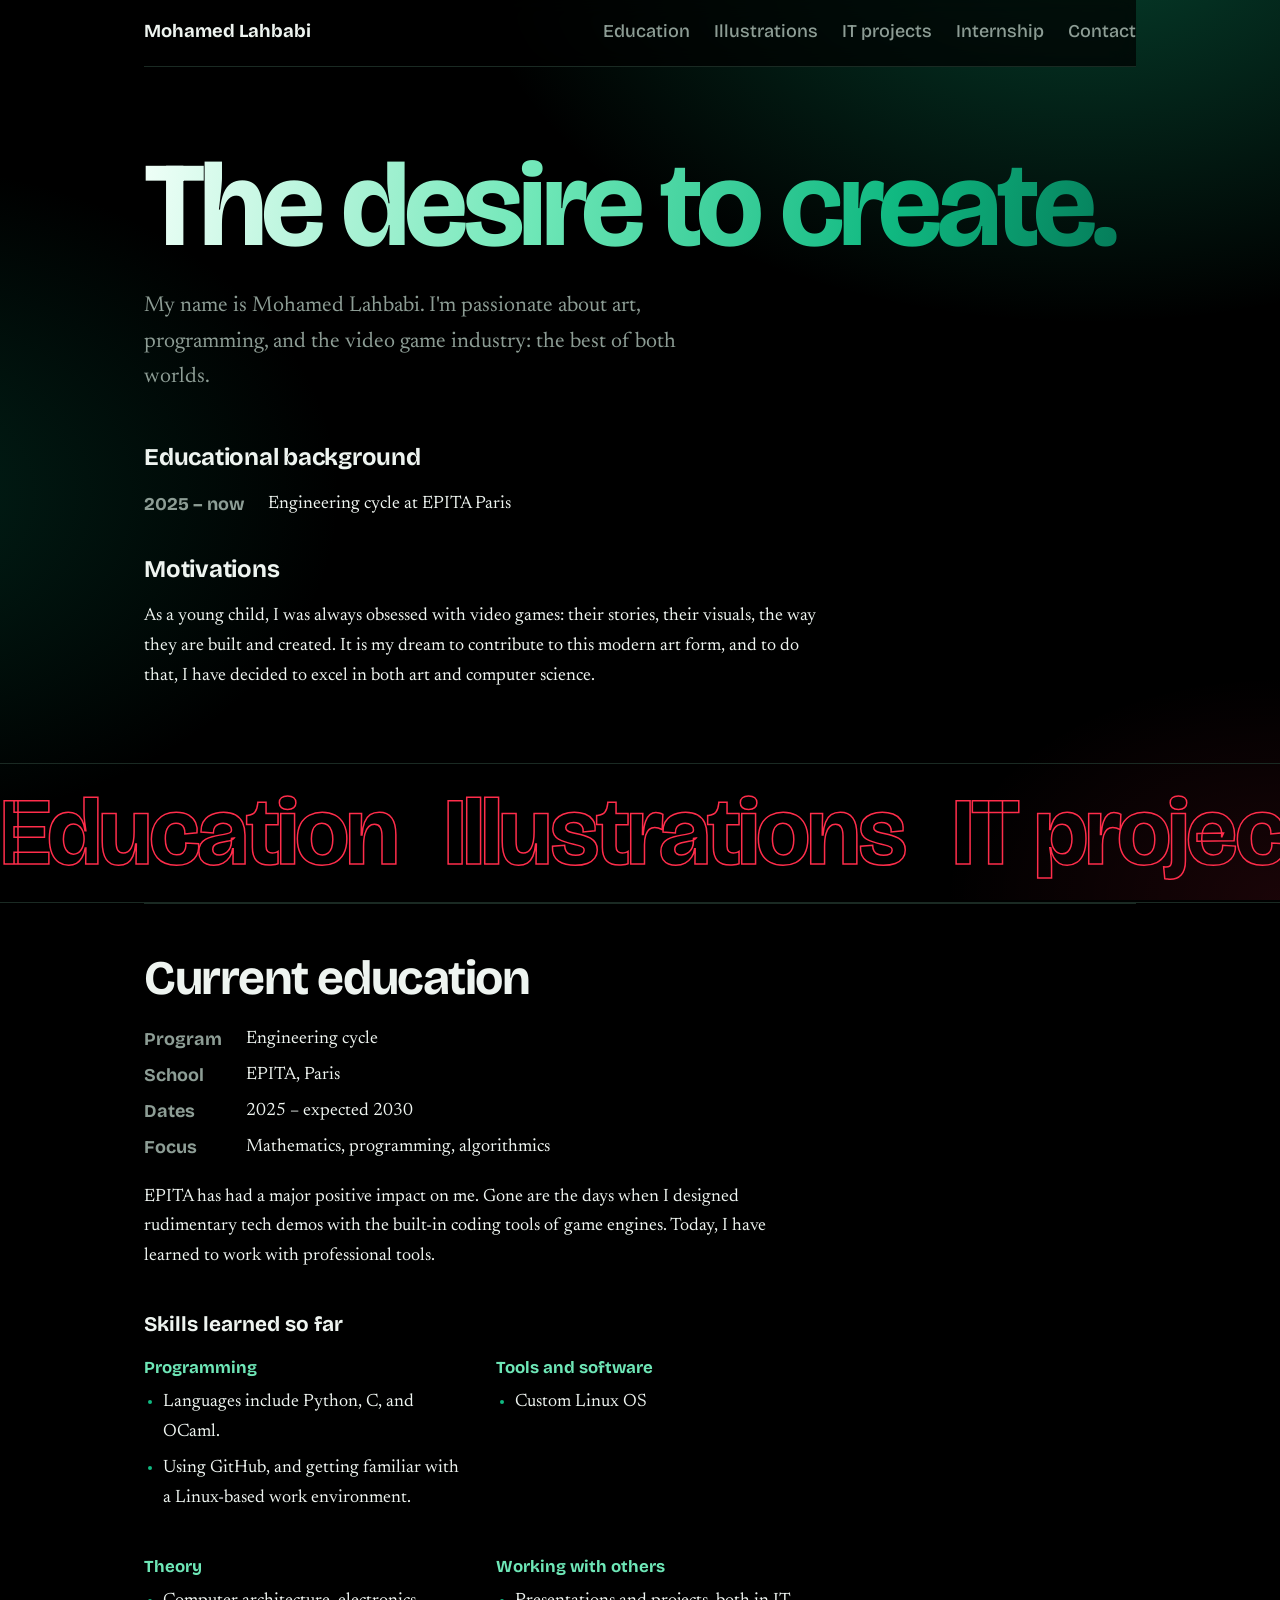
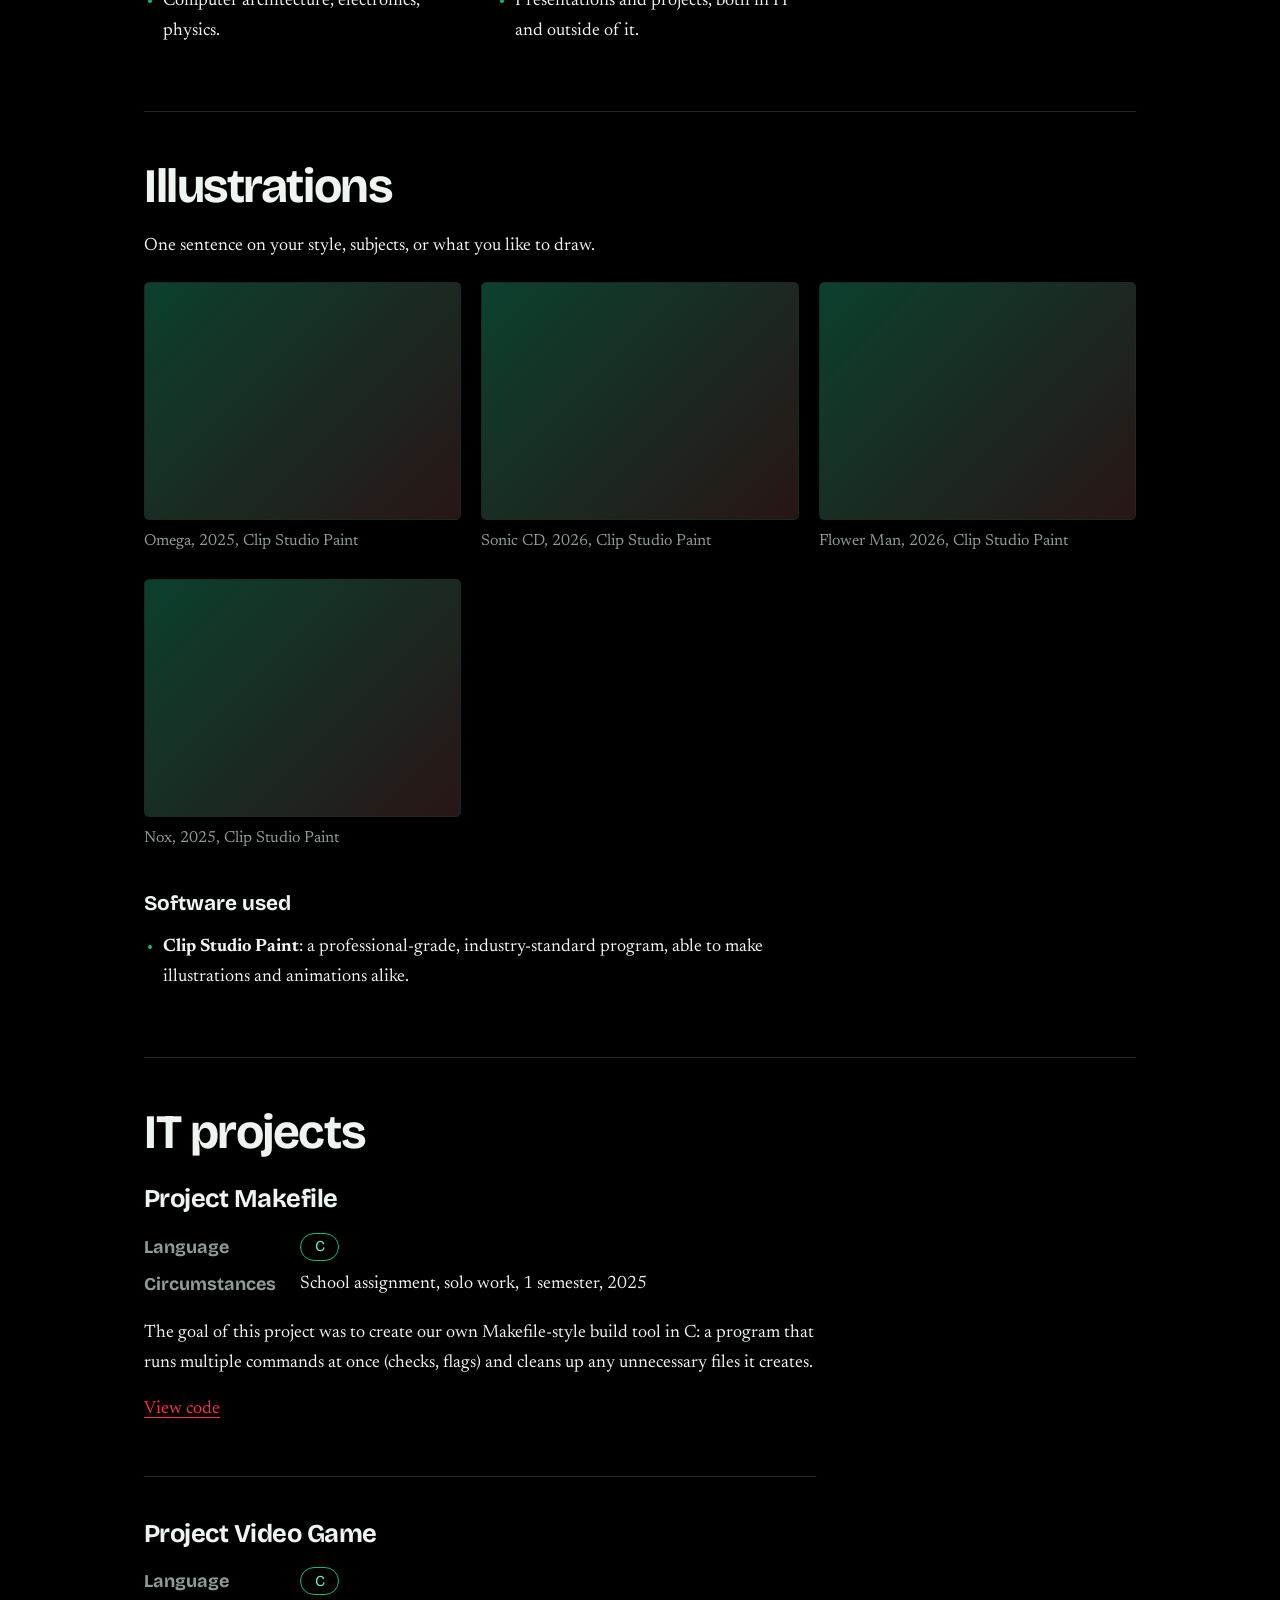
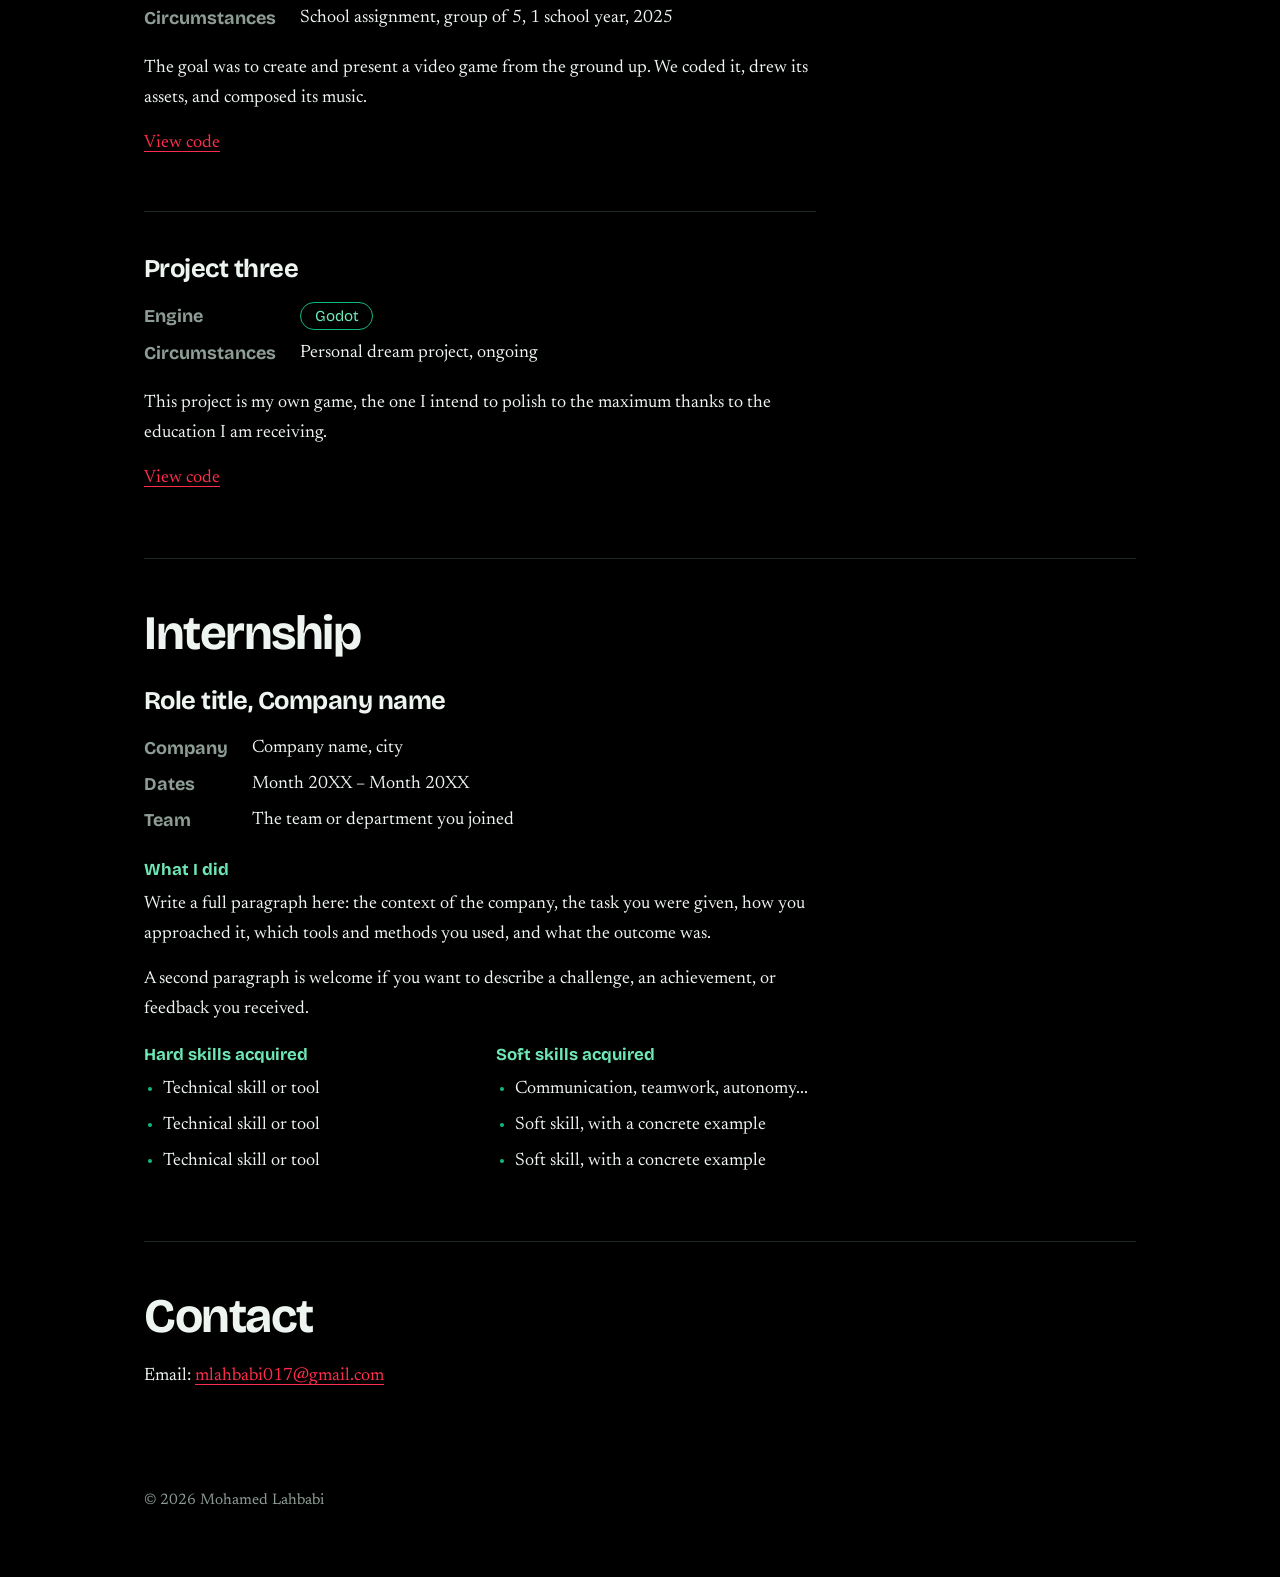
==== commit 4cdddb7f: "Add files via upload" ====
--- a/index.html
+++ b/index.html
@@ -3,8 +3,8 @@
 <head>
   <meta charset="utf-8">
   <meta name="viewport" content="width=device-width, initial-scale=1">
-  <title>Your Name – Portfolio</title>
-  <meta name="description" content="Portfolio of Your Name: background, education, illustrations, IT projects and internship.">
+  <title>Mohamed Lahbabi – Portfolio</title>
+  <meta name="description" content="Portfolio of Mohamed Lahbabi, engineering student at EPITA Paris, passionate about art, programming and video games.">
   <link rel="preconnect" href="https://fonts.googleapis.com">
   <link rel="preconnect" href="https://fonts.gstatic.com" crossorigin>
   <link href="https://fonts.googleapis.com/css2?family=Bricolage+Grotesque:opsz,wght@12..96,500;12..96,700&family=Newsreader:opsz,wght@6..72,400;6..72,500&display=swap" rel="stylesheet">
@@ -27,15 +27,15 @@
     <!-- ===== INTRODUCTION: yours to rewrite ===== -->
     <section class="hero">
       <h1>The desire to create.</h1>
-      <p class="lead">My name is Mohamed Lahbabi, an individual passionate about art programming, and the video game industry, The best of both worlds.</p>
+      <p class="lead">My name is Mohamed Lahbabi. I'm passionate about art, programming, and the video game industry: the best of both worlds.</p>
 
       <h2>Educational background</h2>
       <dl class="meta">
-        <dt>2025 – now</dt><dd>Engineering cycle at EPITA Paris.</dd>
+        <dt>2025 – now</dt><dd>Engineering cycle at EPITA Paris</dd>
       </dl>
 
       <h2>Motivations</h2>
-      <p>As a young child, i was always obsessed with video games. Their story, their visuals, the way they are built and created. It is my dream to contribute to this modern art form, and to do that, I have decided to excel in both Art and COmputer Science.</p>
+      <p>As a young child, I was always obsessed with video games: their stories, their visuals, the way they are built and created. It is my dream to contribute to this modern art form, and to do that, I have decided to excel in both art and computer science.</p>
     </section>
 
     <!-- Scrolling band: edit the words, keep both halves identical -->
@@ -51,37 +51,37 @@
       <h2>Current education</h2>
       <dl class="meta">
         <dt>Program</dt><dd>Engineering cycle</dd>
-        <dt>School</dt><dd>EPITA, Paris.</dd>
+        <dt>School</dt><dd>EPITA, Paris</dd>
         <dt>Dates</dt><dd>2025 – expected 2030</dd>
-        <dt>Focus</dt><dd>Mathematics, Programming, Algorithmics.</dd>
+        <dt>Focus</dt><dd>Mathematics, programming, algorithmics</dd>
       </dl>
-      <p>EPITA has had a major positive impact on me. Gone are the days where i would design rudimentary tech demos using game engines' built in coding tools, today, i have learnt to manipulate professional tools.</p>
+      <p>EPITA has had a major positive impact on me. Gone are the days when I designed rudimentary tech demos with the built-in coding tools of game engines. Today, I have learned to work with professional tools.</p>
 
       <h3>Skills learned so far</h3>
       <div class="two-col">
         <div>
           <h4>Programming</h4>
           <ul class="plain">
-            <li>Languages include Python, C, OCaml.</li>
-            <li>Github manipulation and utilization, familiarizing myselg with a Linux-based work environment. </li>
+            <li>Languages include Python, C, and OCaml.</li>
+            <li>Using GitHub, and getting familiar with a Linux-based work environment.</li>
           </ul>
         </div>
         <div>
           <h4>Tools and software</h4>
           <ul class="plain">
-            <li>Custom linux OS</li>
+            <li>Custom Linux OS</li>
           </ul>
         </div>
         <div>
           <h4>Theory</h4>
           <ul class="plain">
-            <li>Computer architecture, Electronics, Physics.</li>
+            <li>Computer architecture, electronics, physics.</li>
           </ul>
         </div>
         <div>
           <h4>Working with others</h4>
           <ul class="plain">
-            <li>Presentations, Projects, both relating to the world of IT and outside of it.</li>
+            <li>Presentations and projects, both in IT and outside of it.</li>
           </ul>
         </div>
       </div>
@@ -98,25 +98,25 @@
              Copy a whole <figure> block to add more pieces. -->
         <figure>
           <div class="ph" role="img" aria-label="Placeholder for artwork"></div>
-          <figcaption>OMEGA, 2025, CLIP STUDIO PAINT</figcaption>
-        </figure>
-        <figure>
-          <div class="ph" role="img" aria-label="Placeholder for artwork"></div>
-          <figcaption>SONIC CD, 2026, CLIP STUDIO PAINT</figcaption>
-        </figure>
-        <figure>
-          <div class="ph" role="img" aria-label="Placeholder for artwork"></div>
-          <figcaption>FLOWER MAN, 2026, CLIP STUDIO PAINT</figcaption>
-        </figure>
-        <figure>
-          <div class="ph" role="img" aria-label="Placeholder for artwork"></div>
-          <figcaption>NOX, 2025, CLIP STUDIO PAINT</figcaption>
-        </figure>       
+          <figcaption>Omega, 2025, Clip Studio Paint</figcaption>
+        </figure>
+        <figure>
+          <div class="ph" role="img" aria-label="Placeholder for artwork"></div>
+          <figcaption>Sonic CD, 2026, Clip Studio Paint</figcaption>
+        </figure>
+        <figure>
+          <div class="ph" role="img" aria-label="Placeholder for artwork"></div>
+          <figcaption>Flower Man, 2026, Clip Studio Paint</figcaption>
+        </figure>
+        <figure>
+          <div class="ph" role="img" aria-label="Placeholder for artwork"></div>
+          <figcaption>Nox, 2025, Clip Studio Paint</figcaption>
+        </figure>
       </div>
 
-      <h3>CLIP STUDIO PAINT</h3>
+      <h3>Software used</h3>
       <ul class="plain">
-        <li><strong>Professional Grade Software</strong>: An industry standard, able to make animations and illustrations alike.</li>
+        <li><strong>Clip Studio Paint</strong>: a professional-grade, industry-standard program, able to make illustrations and animations alike.</li>
       </ul>
     </section>
 
@@ -125,32 +125,32 @@
       <h2>IT projects</h2>
 
       <article class="entry">
-        <h3>Project MAKEFILE</h3>
+        <h3>Project Makefile</h3>
         <dl class="meta">
           <dt>Language</dt><dd><span class="tag">C</span></dd>
           <dt>Circumstances</dt><dd>School assignment, solo work, 1 semester, 2025</dd>
         </dl>
-        <p>The goal of this project was to create our own MAKEFILE, a compiler in C that runs multiple commands (checks, flags) at once and cleans any unnecessary files it creates.</p>
+        <p>The goal of this project was to create our own Makefile-style build tool in C: a program that runs multiple commands at once (checks, flags) and cleans up any unnecessary files it creates.</p>
         <p class="links"><a href="https://github.com/your-username/project-one">View code</a></p>
       </article>
 
       <article class="entry">
-        <h3>Project VIDEO GAME</h3>
+        <h3>Project Video Game</h3>
         <dl class="meta">
           <dt>Language</dt><dd><span class="tag">C</span></dd>
           <dt>Circumstances</dt><dd>School assignment, group of 5, 1 school year, 2025</dd>
         </dl>
-        <p>The goal was to create and present a video game from the ground up. We would code it, draw its assets, compose its music.</p>
+        <p>The goal was to create and present a video game from the ground up. We coded it, drew its assets, and composed its music.</p>
         <p class="links"><a href="https://github.com/your-username/project-two">View code</a></p>
       </article>
 
       <article class="entry">
         <h3>Project three</h3>
         <dl class="meta">
-          <dt>Language</dt><dd><span class="tag">GODOT engine</span></dd>
-          <dt>Circumstances</dt><dd>Personal dream project, ongoing, 20XX</dd>
-        </dl>
-        <p>This project is my own game, the one that I intend to polish to the maximum thanks to the education to me.</p>
+          <dt>Engine</dt><dd><span class="tag">Godot</span></dd>
+          <dt>Circumstances</dt><dd>Personal dream project, ongoing</dd>
+        </dl>
+        <p>This project is my own game, the one I intend to polish to the maximum thanks to the education I am receiving.</p>
         <p class="links"><a href="https://github.com/your-username/project-three">View code</a></p>
       </article>
     </section>
@@ -195,7 +195,7 @@
     <!-- ===== CONTACT ===== -->
     <section id="contact">
       <h2>Contact</h2>
-      <p>Email: <a href="mailto:you@example.com"> mlahbabi017@gmail.com</a>.</p>
+      <p>Email: <a href="mailto:mlahbabi017@gmail.com">mlahbabi017@gmail.com</a></p>
     </section>
   </main>
 
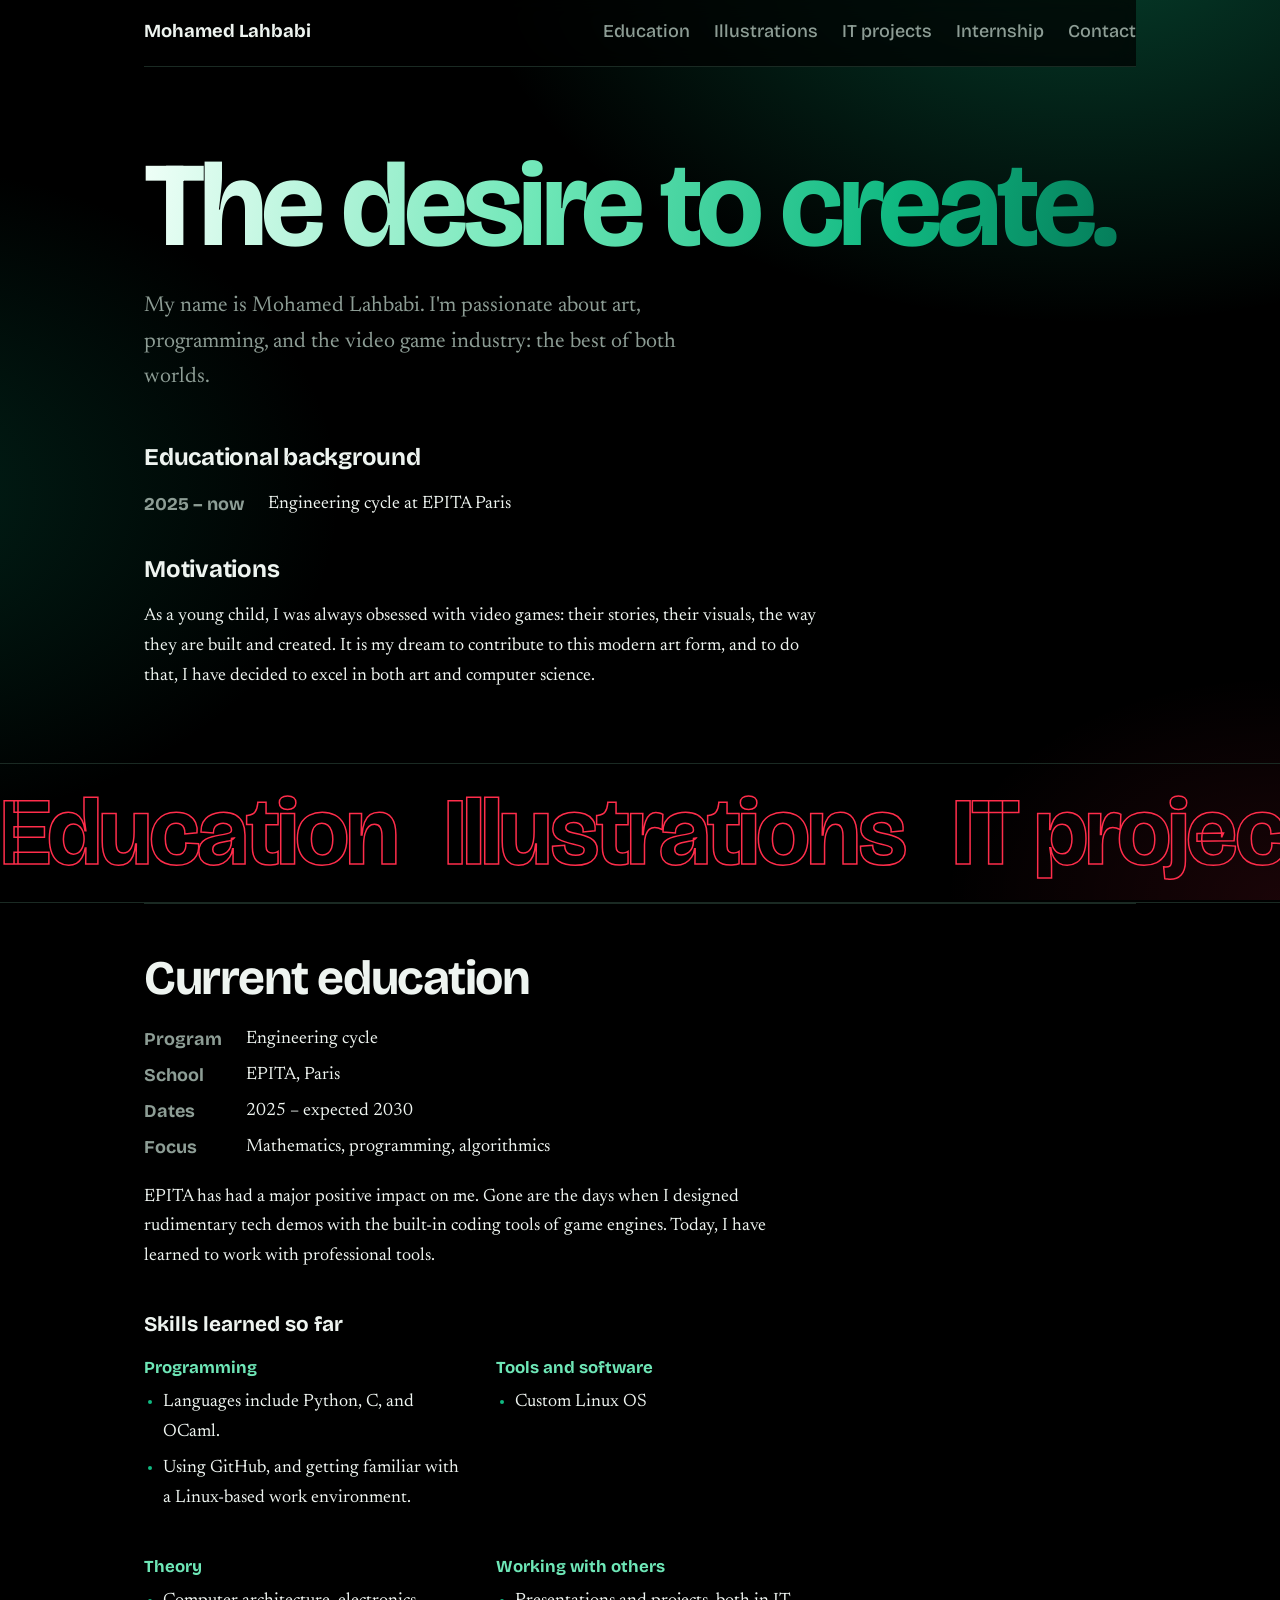
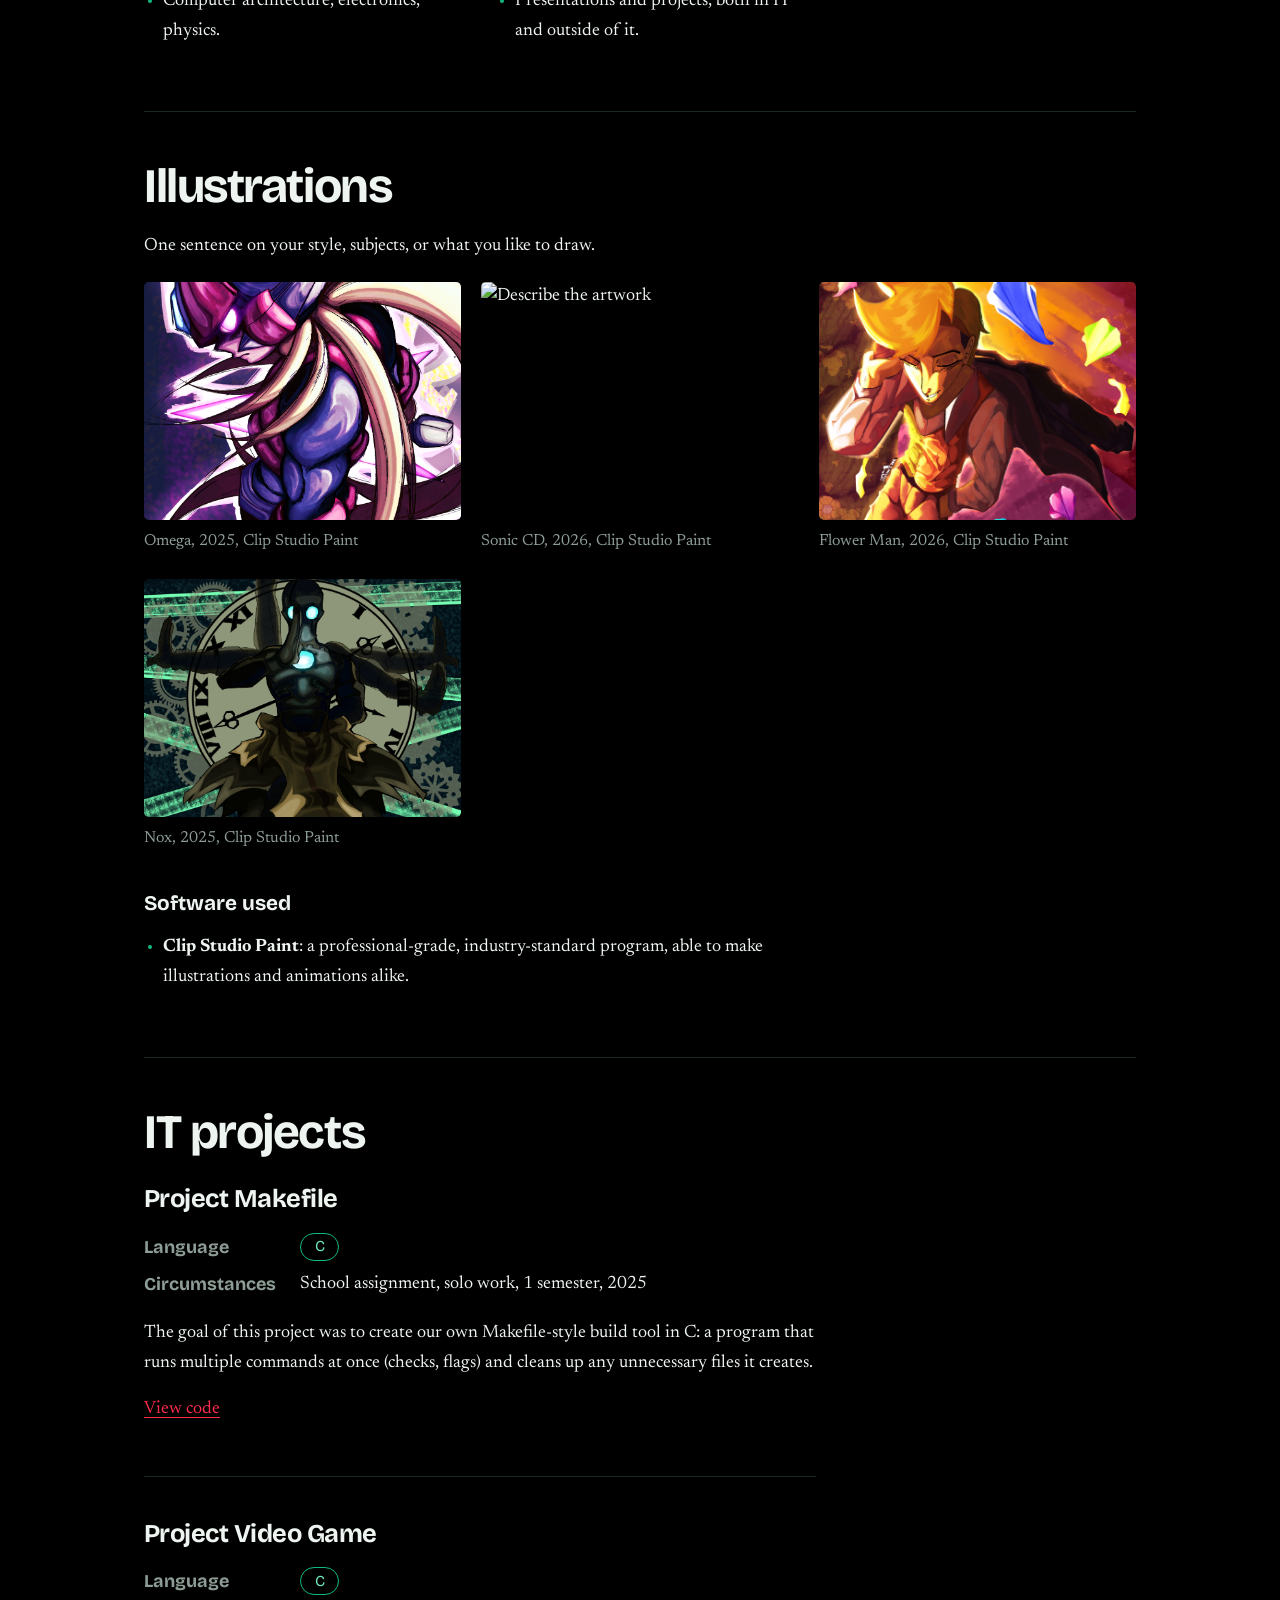
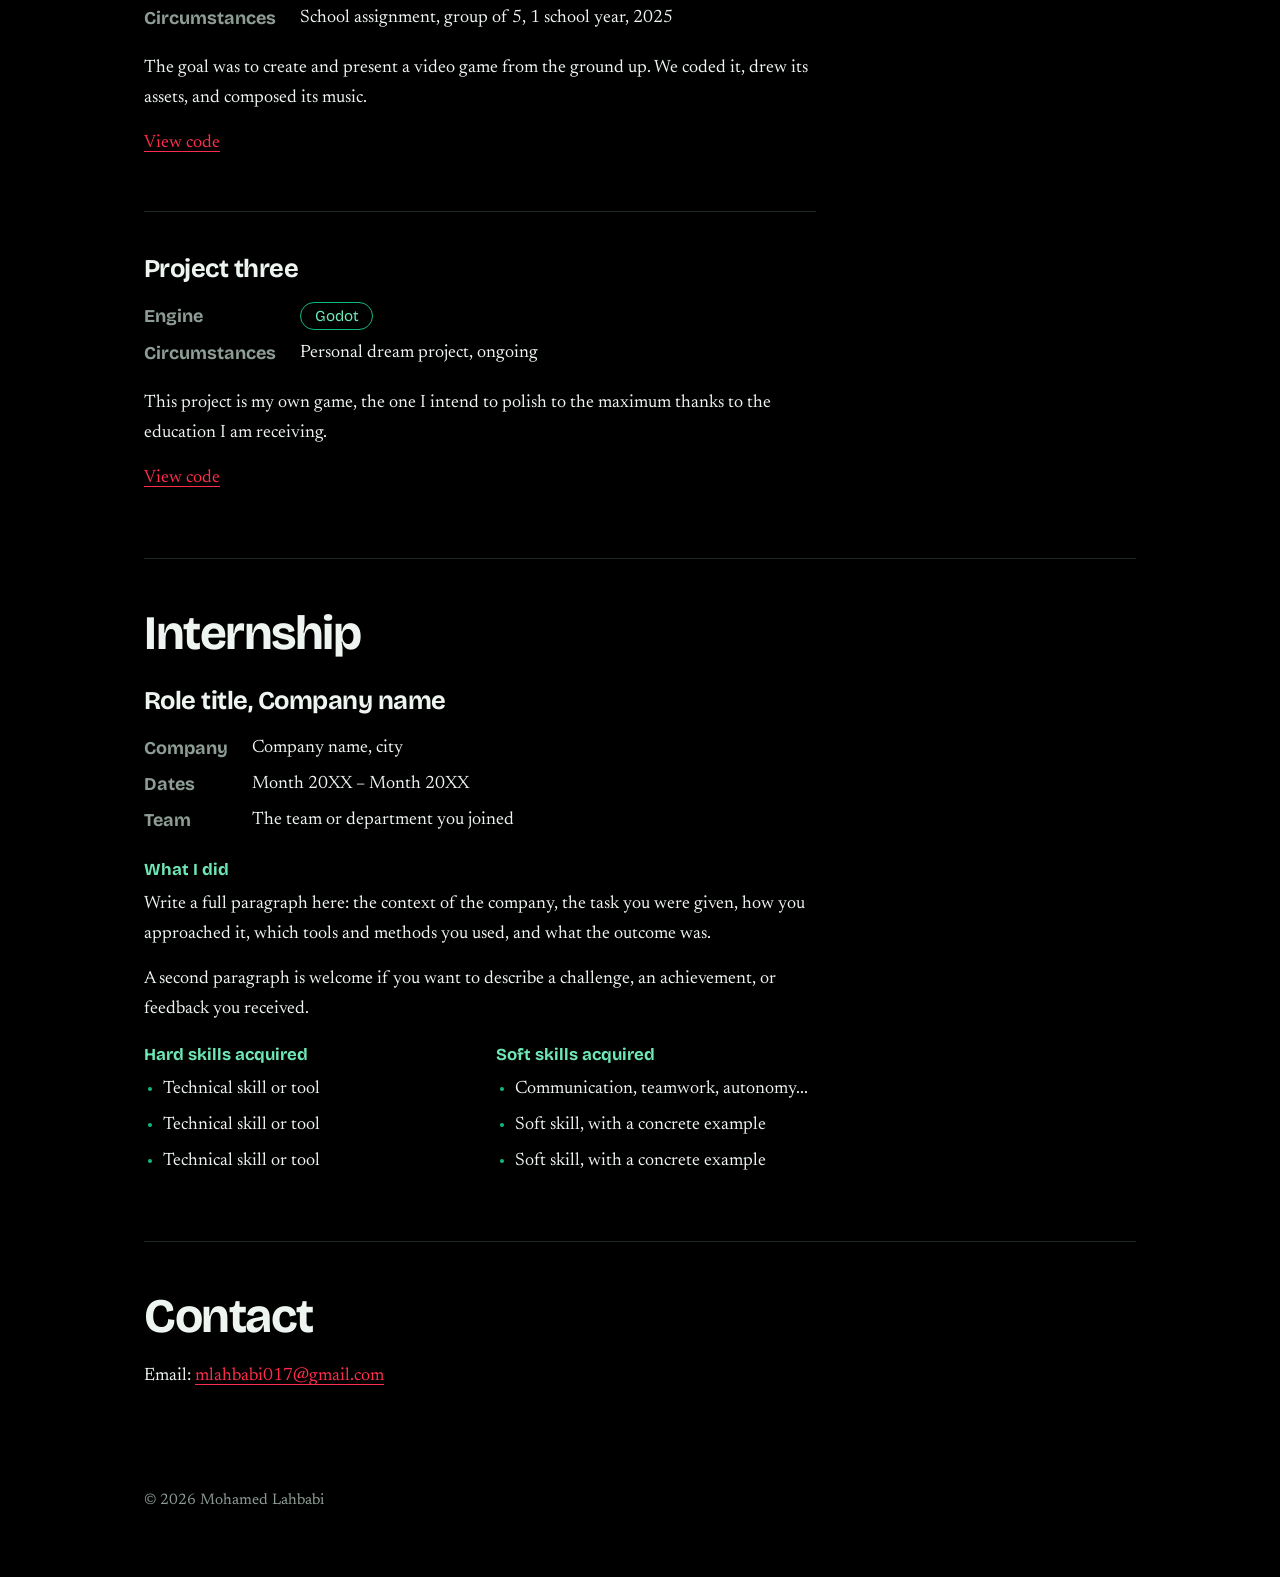
==== commit 1372041e: "Update index.html" ====
--- a/index.html
+++ b/index.html
@@ -97,19 +97,19 @@
              <img src="images/your-file.jpg" alt="Describe the artwork" loading="lazy">
              Copy a whole <figure> block to add more pieces. -->
         <figure>
-          <div class="ph" role="img" aria-label="Placeholder for artwork"></div>
+         <img src="images/OMEGA.jpg" alt="Describe the artwork" loading="lazy">
           <figcaption>Omega, 2025, Clip Studio Paint</figcaption>
         </figure>
         <figure>
-          <div class="ph" role="img" aria-label="Placeholder for artwork"></div>
+          <img src="images/sonic CD.jpg" alt="Describe the artwork" loading="lazy">
           <figcaption>Sonic CD, 2026, Clip Studio Paint</figcaption>
         </figure>
         <figure>
-          <div class="ph" role="img" aria-label="Placeholder for artwork"></div>
+          <img src="images/the flower man.jpg" alt="Describe the artwork" loading="lazy">
           <figcaption>Flower Man, 2026, Clip Studio Paint</figcaption>
         </figure>
         <figure>
-          <div class="ph" role="img" aria-label="Placeholder for artwork"></div>
+          <img src="images/nox.jpg" alt="Describe the artwork" loading="lazy">
           <figcaption>Nox, 2025, Clip Studio Paint</figcaption>
         </figure>
       </div>
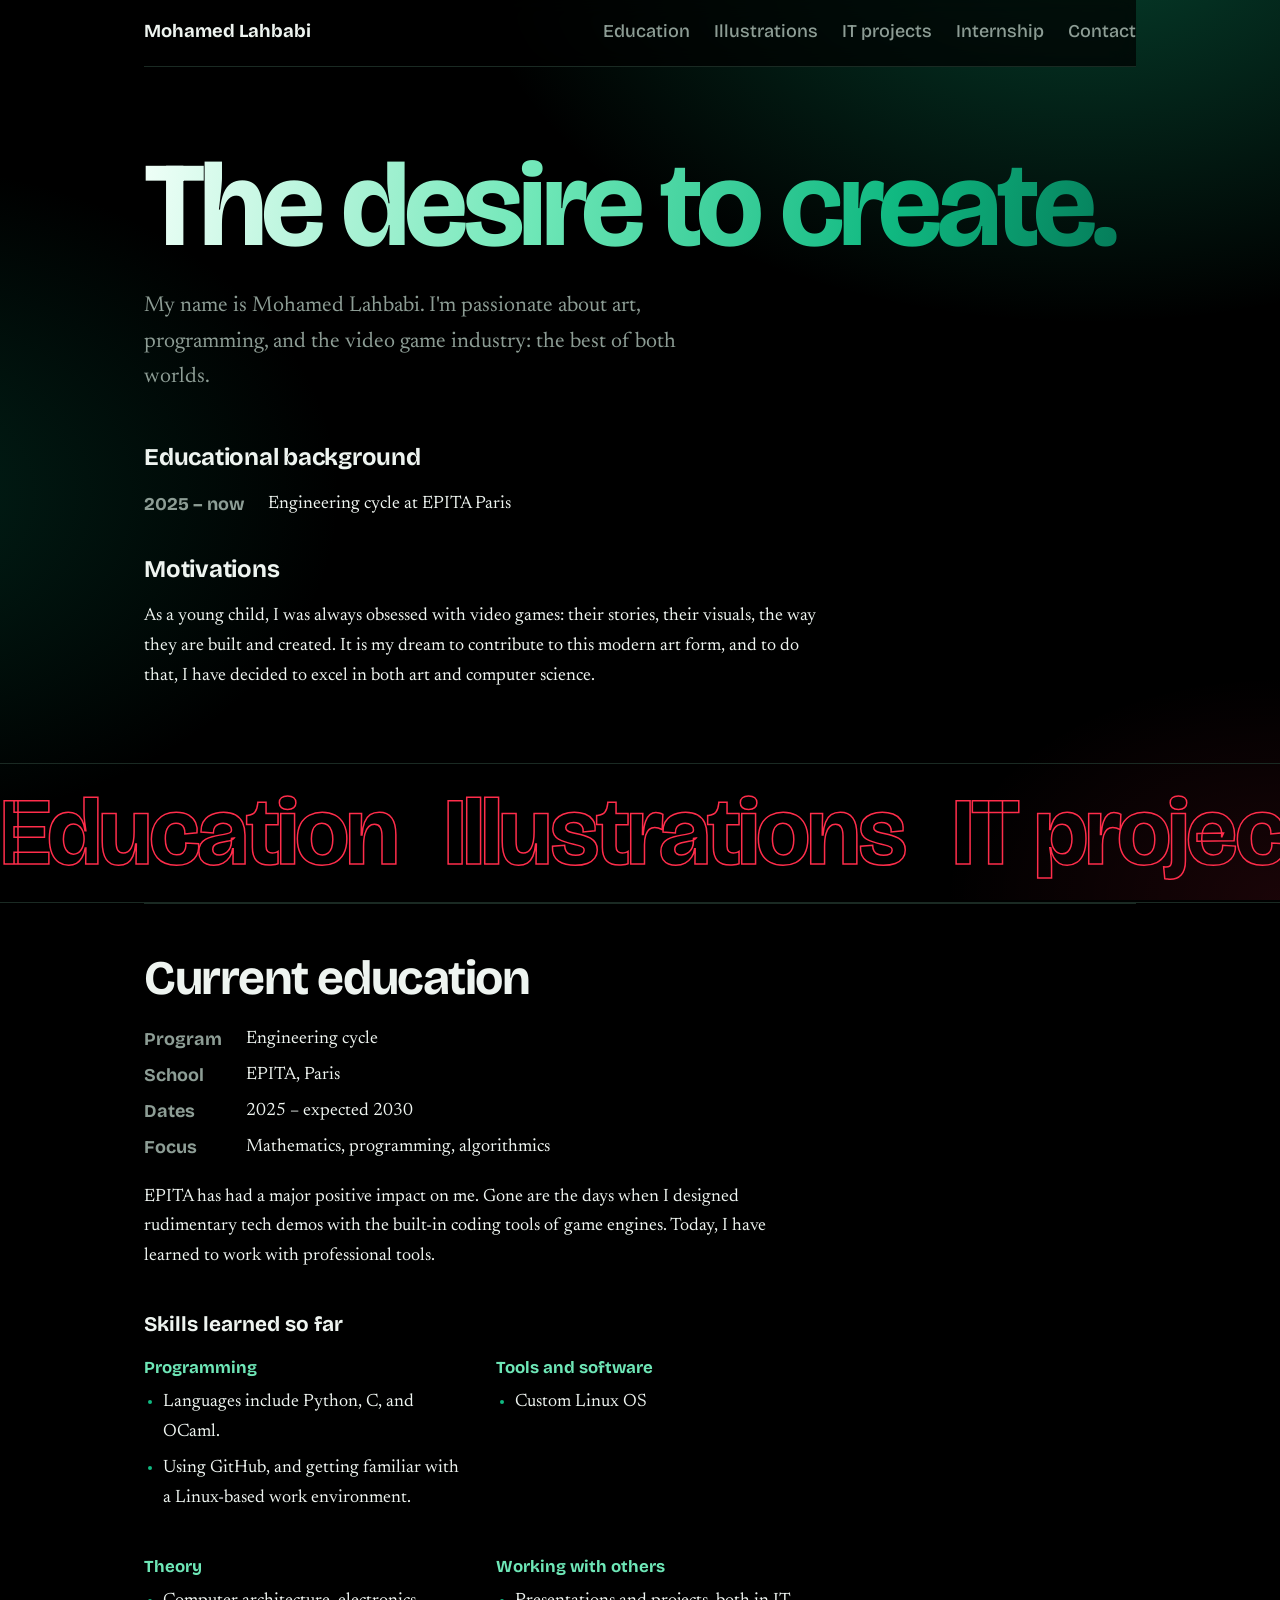
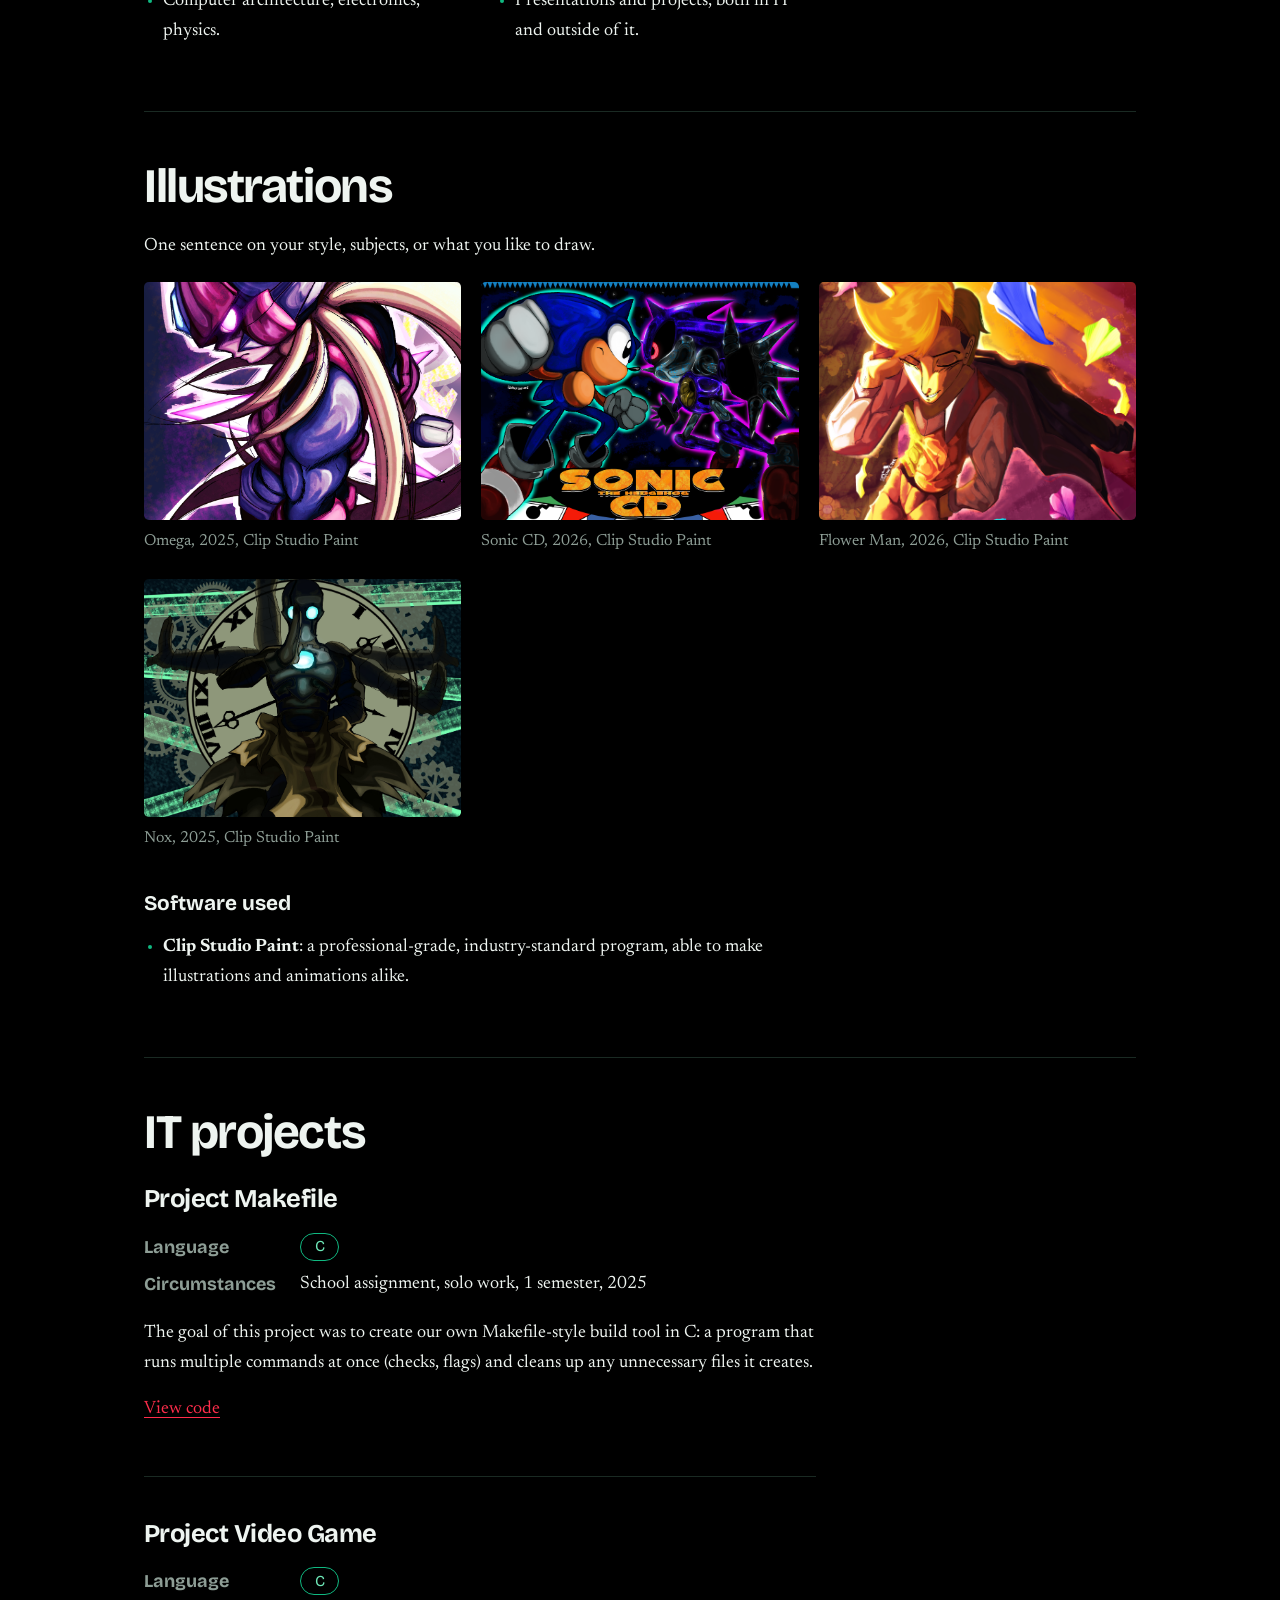
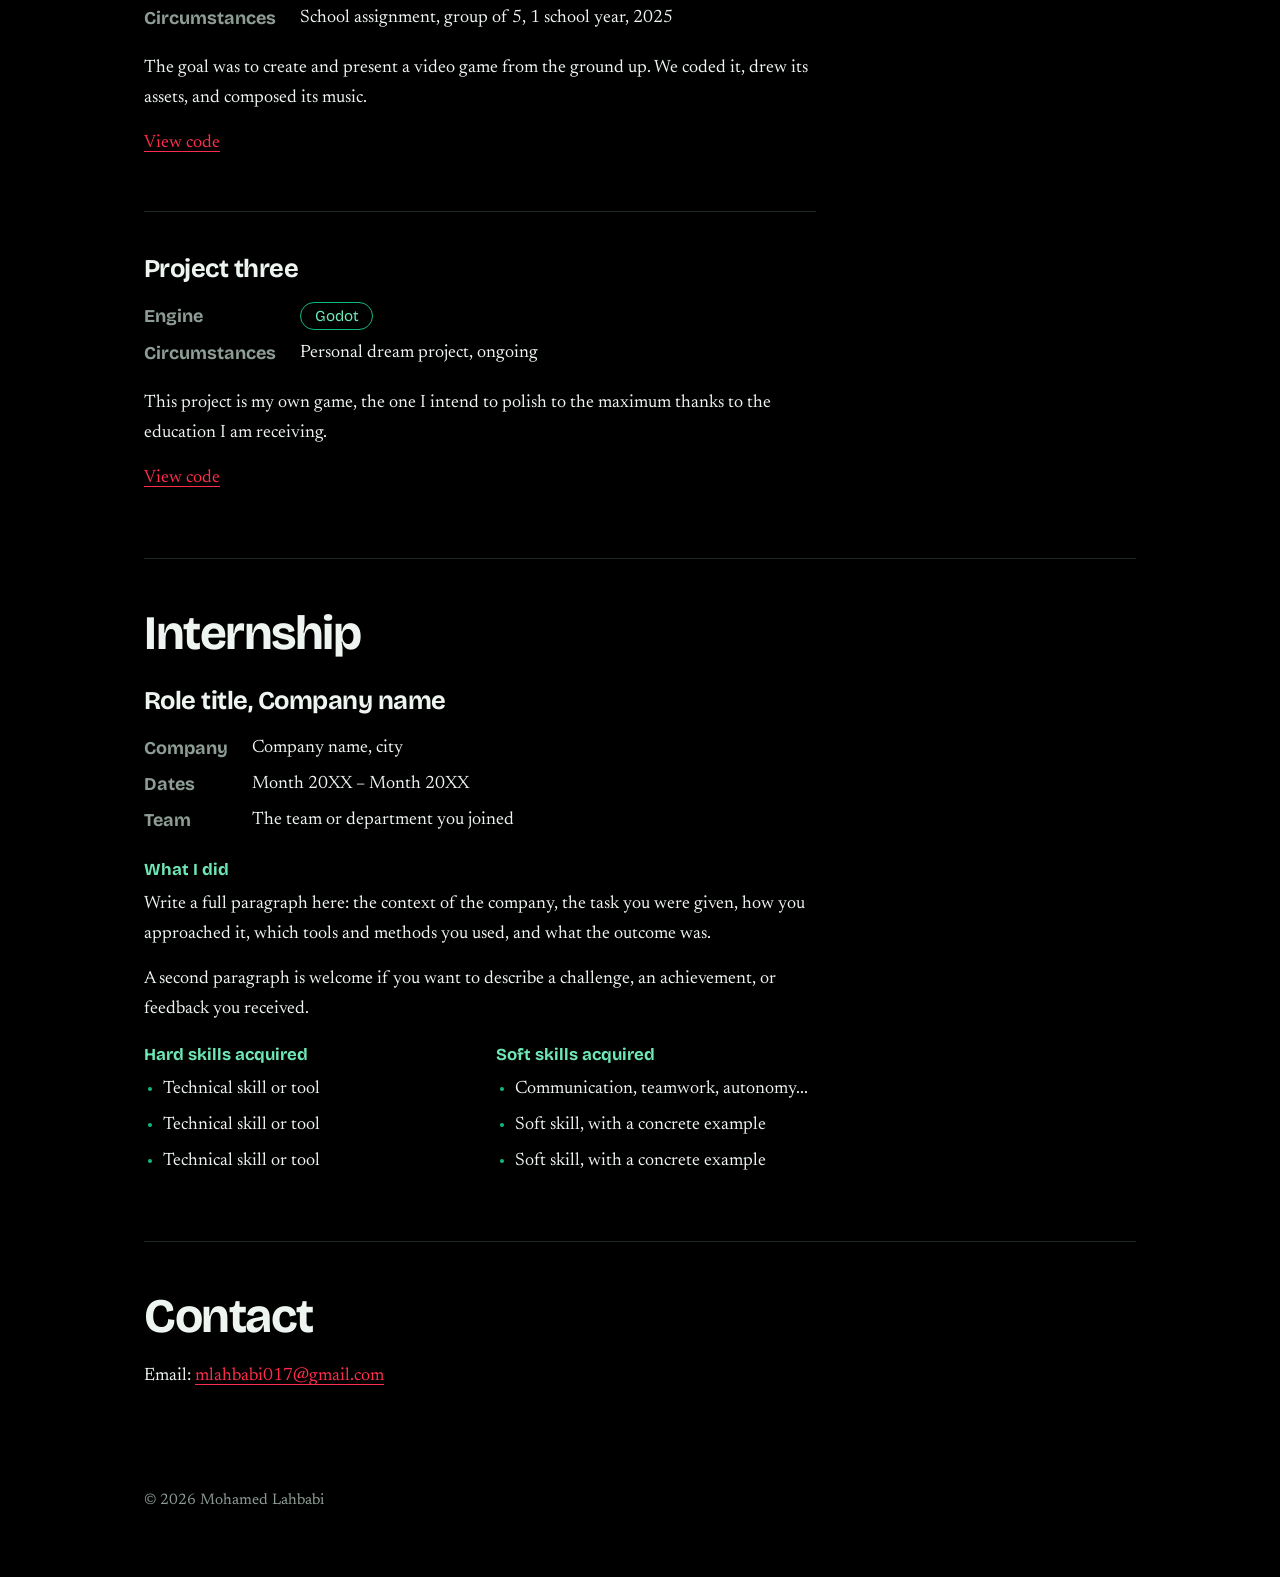
==== commit 3313fab6: "Update index.html" ====
--- a/index.html
+++ b/index.html
@@ -101,7 +101,7 @@
           <figcaption>Omega, 2025, Clip Studio Paint</figcaption>
         </figure>
         <figure>
-          <img src="images/sonic CD.jpg" alt="Describe the artwork" loading="lazy">
+          <img src="images/sonic CD.png" alt="Describe the artwork" loading="lazy">
           <figcaption>Sonic CD, 2026, Clip Studio Paint</figcaption>
         </figure>
         <figure>
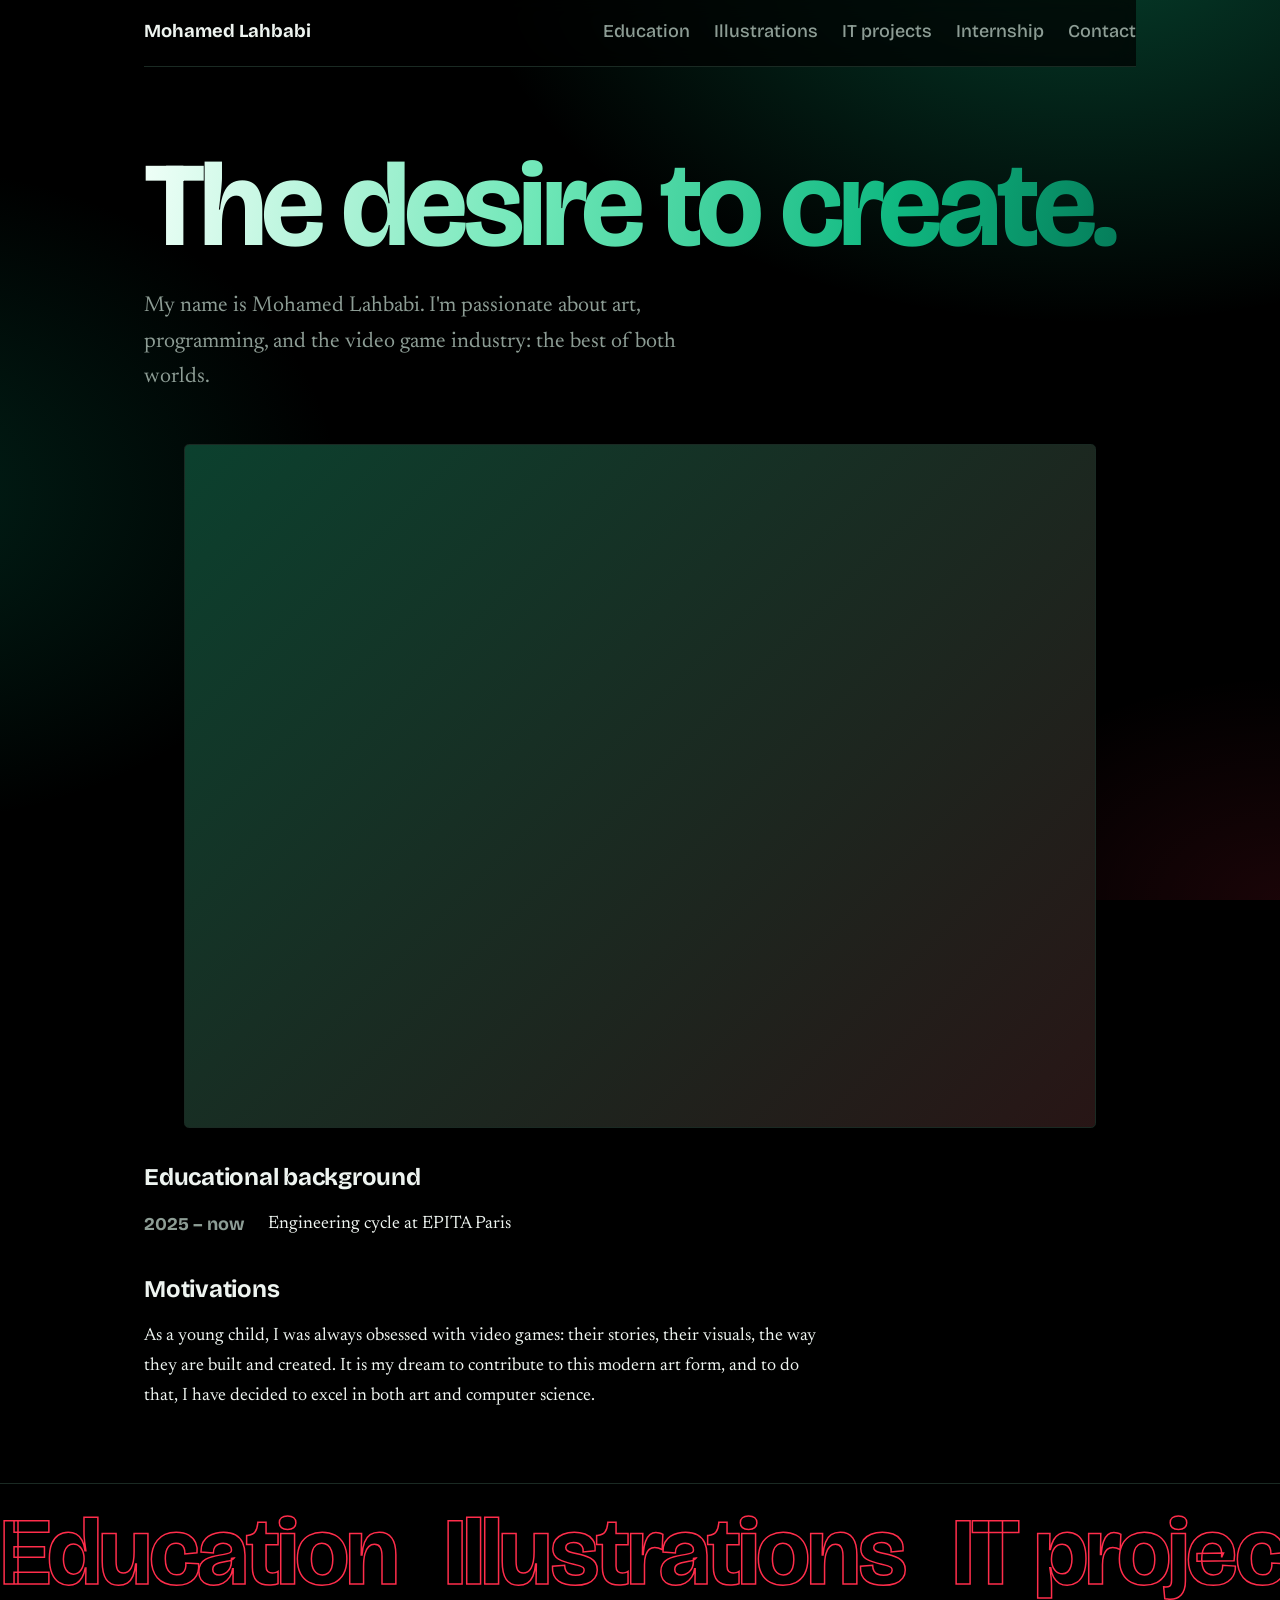
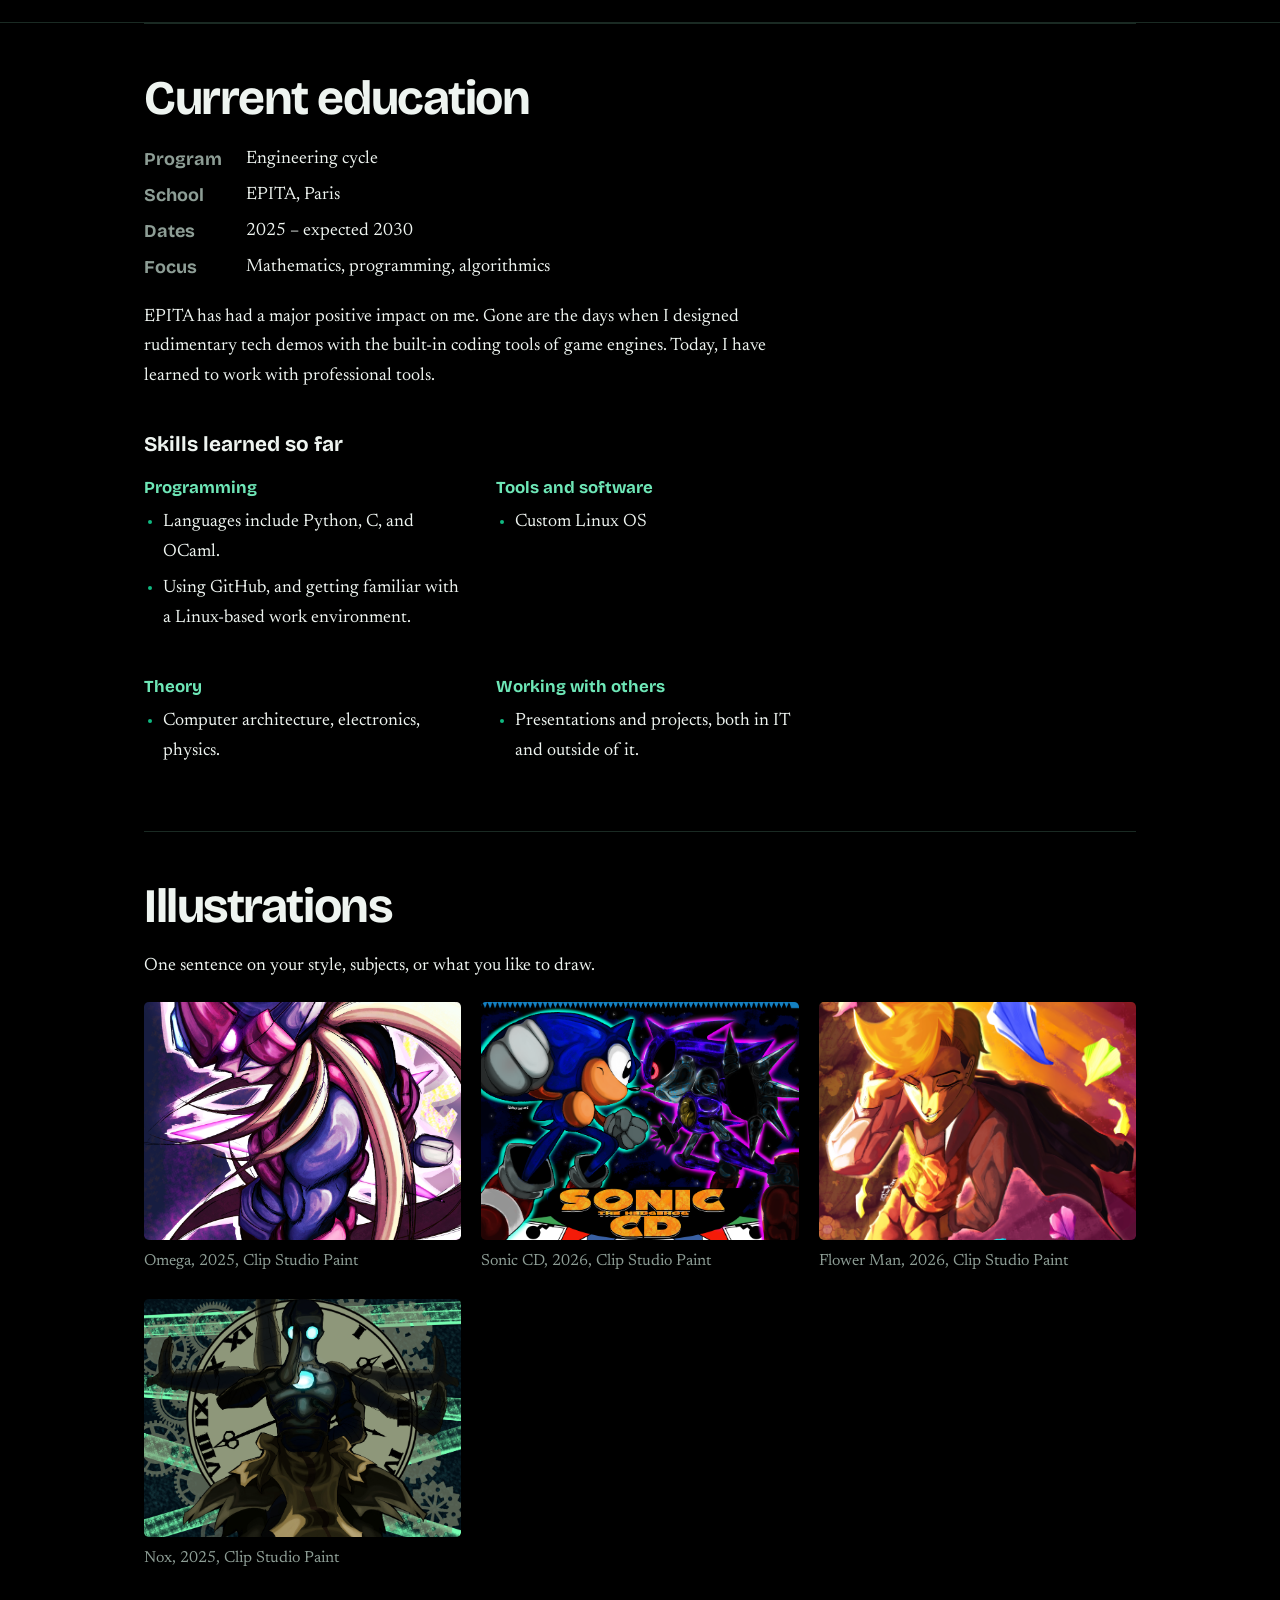
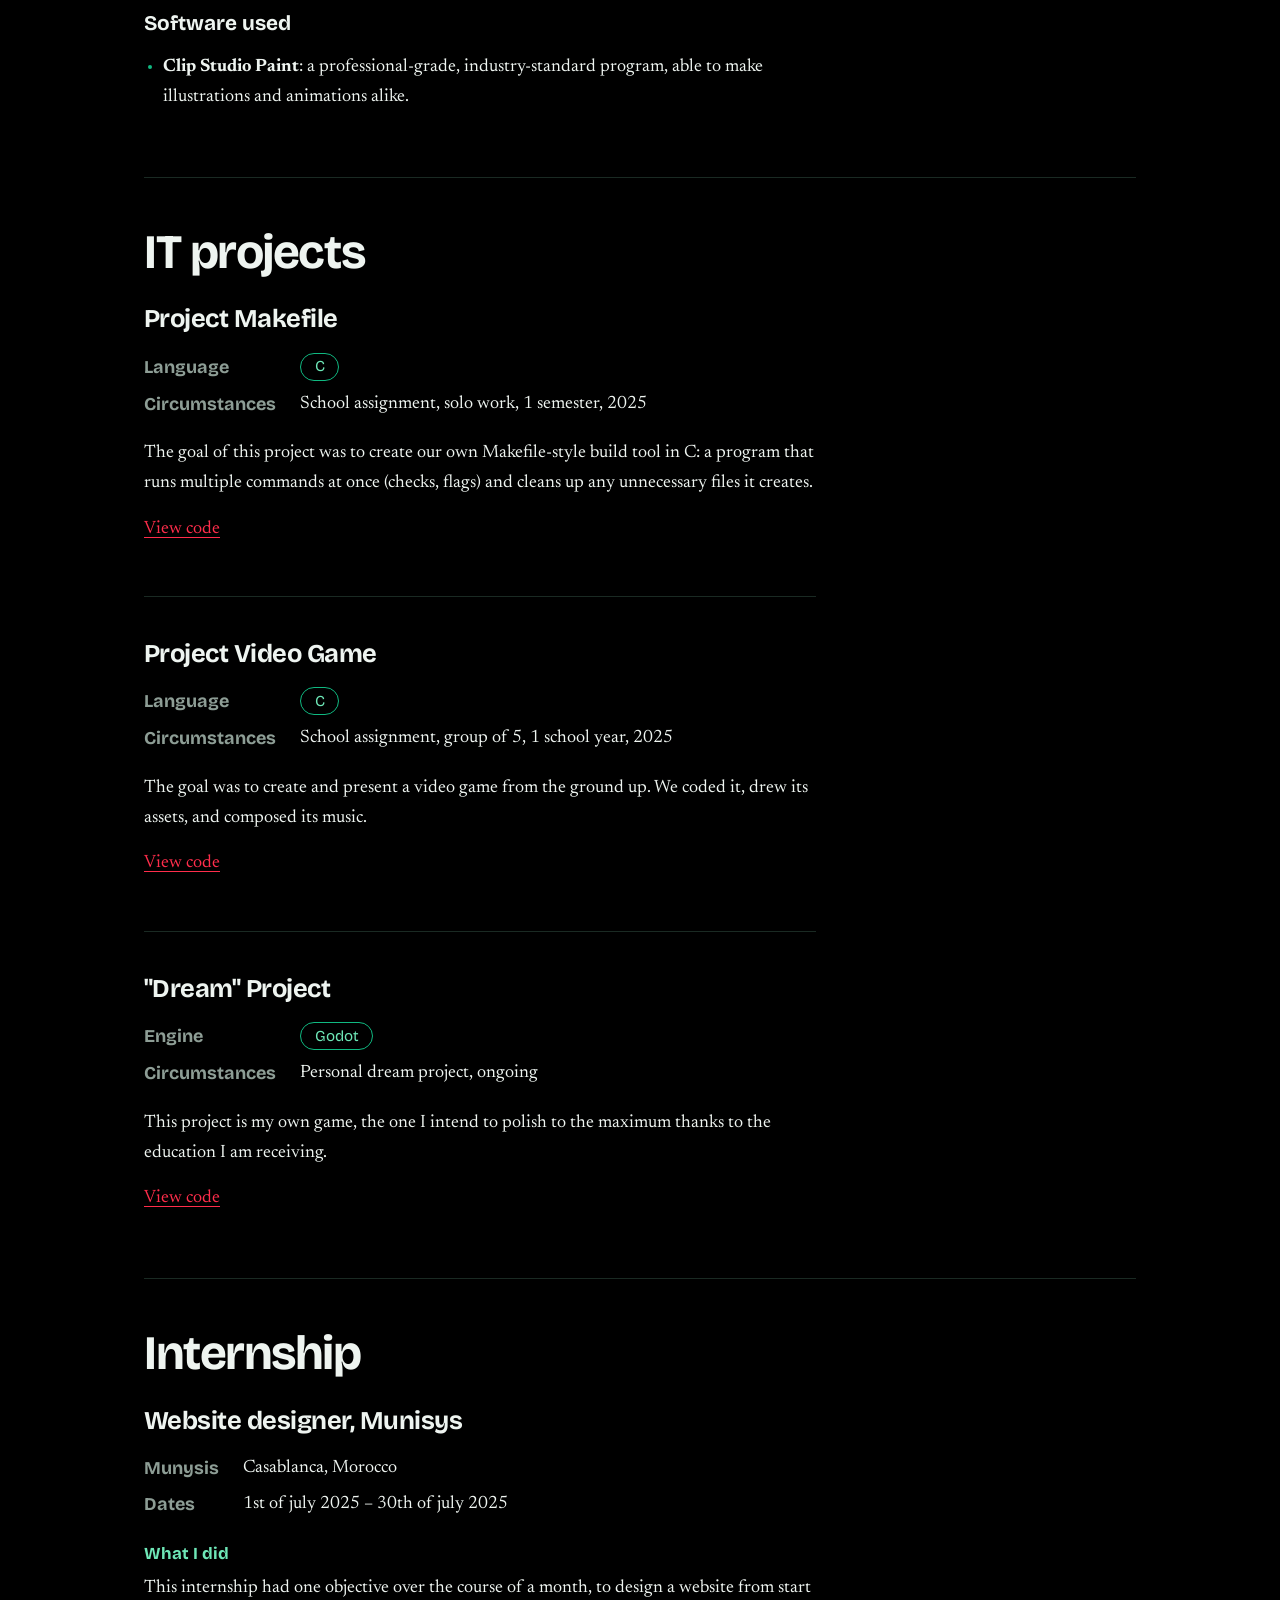
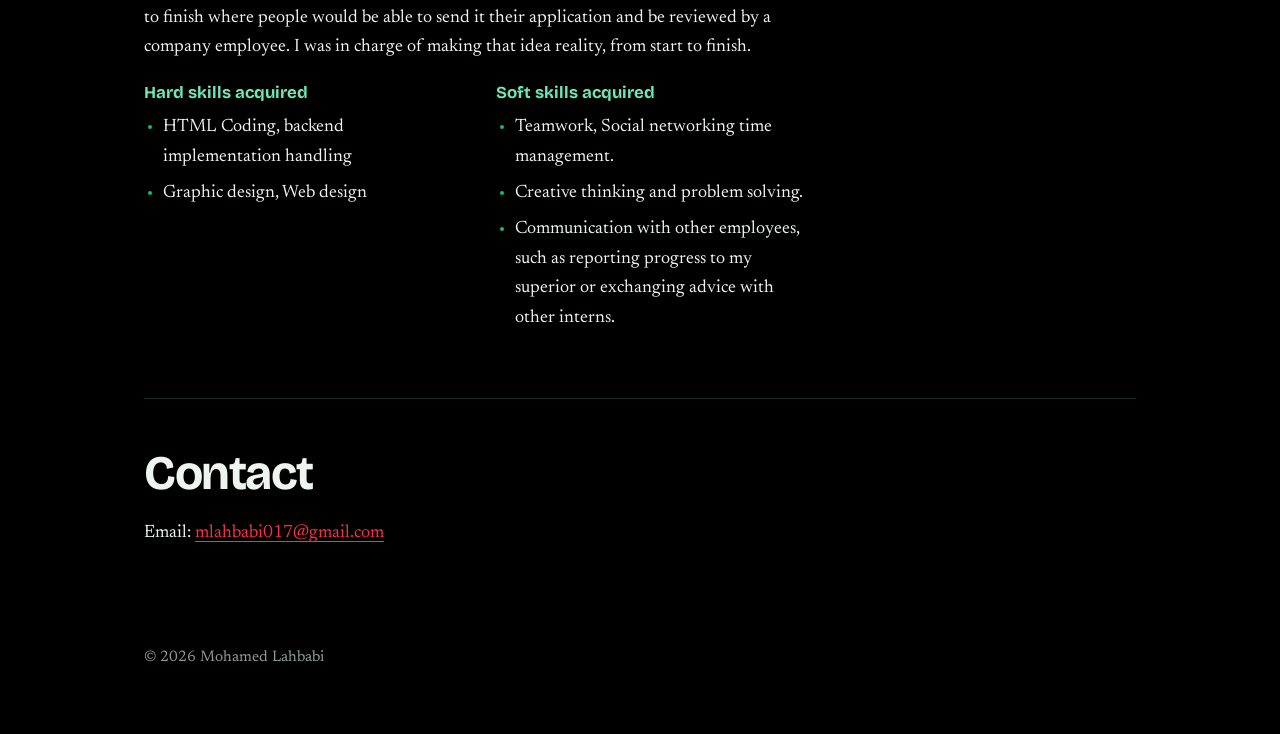
==== commit 1a114bbb: "Update index.html" ====
--- a/index.html
+++ b/index.html
@@ -26,8 +26,18 @@
 
     <!-- ===== INTRODUCTION: yours to rewrite ===== -->
     <section class="hero">
-      <h1>The desire to create.</h1>
-      <p class="lead">My name is Mohamed Lahbabi. I'm passionate about art, programming, and the video game industry: the best of both worlds.</p>
+      <div class="intro">
+        <div>
+          <h1>The desire to create.</h1>
+          <p class="lead">My name is Mohamed Lahbabi. I'm passionate about art, programming, and the video game industry: the best of both worlds.</p>
+        </div>
+        <!-- Your photo: put the file in the "images" folder (for example images/portrait.jpg),
+             then replace the <div class="ph"> line with:
+             <img src="images/portrait.jpg" alt="Portrait of Mohamed Lahbabi"> -->
+        <figure class="portrait">
+          <div class="ph" role="img" aria-label="Placeholder for a portrait photo"></div>
+        </figure>
+      </div>
 
       <h2>Educational background</h2>
       <dl class="meta">
@@ -145,7 +155,7 @@
       </article>
 
       <article class="entry">
-        <h3>Project three</h3>
+        <h3>"Dream" Project</h3>
         <dl class="meta">
           <dt>Engine</dt><dd><span class="tag">Godot</span></dd>
           <dt>Circumstances</dt><dd>Personal dream project, ongoing</dd>
@@ -160,32 +170,29 @@
       <h2>Internship</h2>
 
       <article class="entry">
-        <h3>Role title, Company name</h3>
-        <dl class="meta">
-          <dt>Company</dt><dd>Company name, city</dd>
-          <dt>Dates</dt><dd>Month 20XX – Month 20XX</dd>
-          <dt>Team</dt><dd>The team or department you joined</dd>
+        <h3>Website designer, Munisys</h3>
+        <dl class="meta">
+          <dt>Munysis</dt><dd>Casablanca, Morocco</dd>
+          <dt>Dates</dt><dd>1st of july 2025 –  30th of july 2025</dd>
         </dl>
 
         <h4>What I did</h4>
-        <p>Write a full paragraph here: the context of the company, the task you were given, how you approached it, which tools and methods you used, and what the outcome was.</p>
-        <p>A second paragraph is welcome if you want to describe a challenge, an achievement, or feedback you received.</p>
+        <p>This internship had one objective over the course of a month, to design a website from start to finish where people would be able to send it their application and be reviewed by a company employee. I was in charge of making that idea reality, from start to finish.</p>
 
         <div class="two-col">
           <div>
             <h4>Hard skills acquired</h4>
             <ul class="plain">
-              <li>Technical skill or tool</li>
-              <li>Technical skill or tool</li>
-              <li>Technical skill or tool</li>
+              <li>HTML Coding, backend implementation handling</li>
+              <li>Graphic design, Web design</li>
             </ul>
           </div>
           <div>
             <h4>Soft skills acquired</h4>
             <ul class="plain">
-              <li>Communication, teamwork, autonomy...</li>
-              <li>Soft skill, with a concrete example</li>
-              <li>Soft skill, with a concrete example</li>
+              <li>Teamwork, Social networking time management.</li>
+              <li>Creative thinking and problem solving.</li>
+              <li>Communication with other employees, such as reporting progress to my superior or exchanging advice with other interns.</li>
             </ul>
           </div>
         </div>
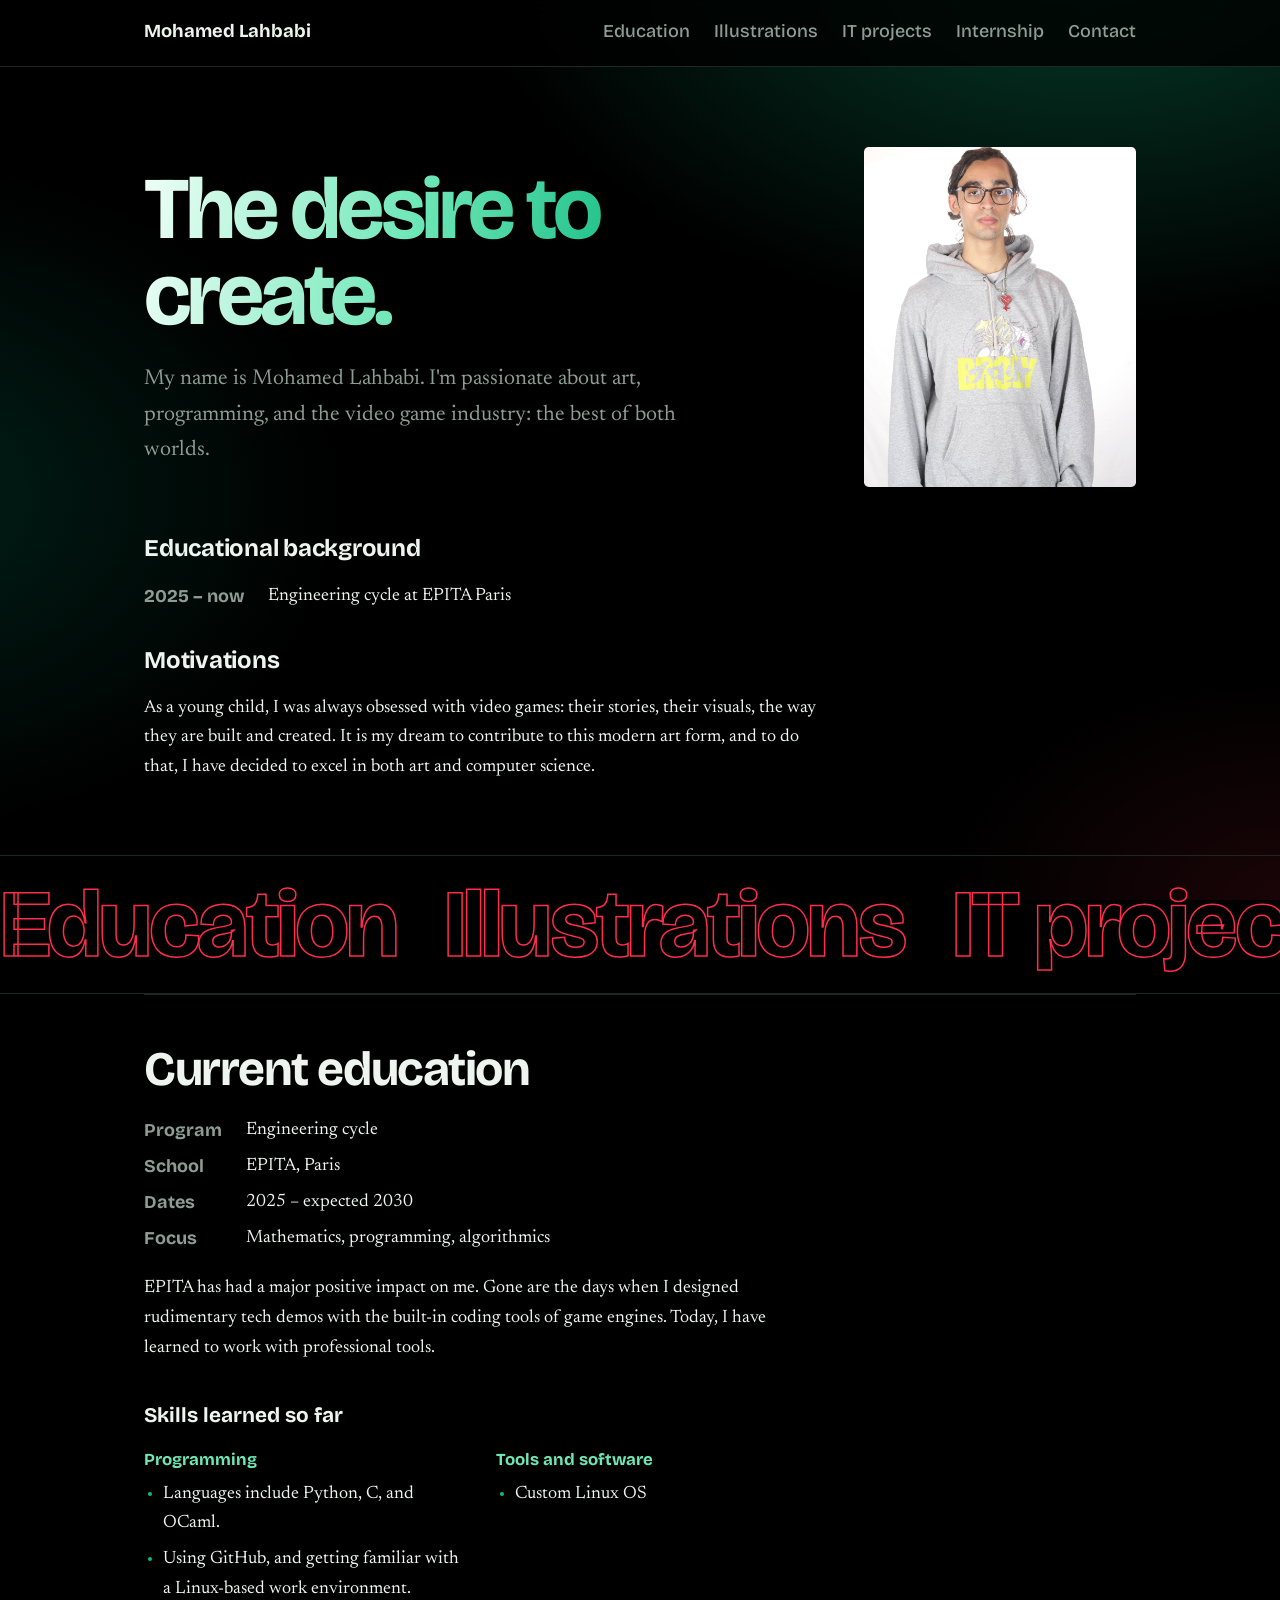
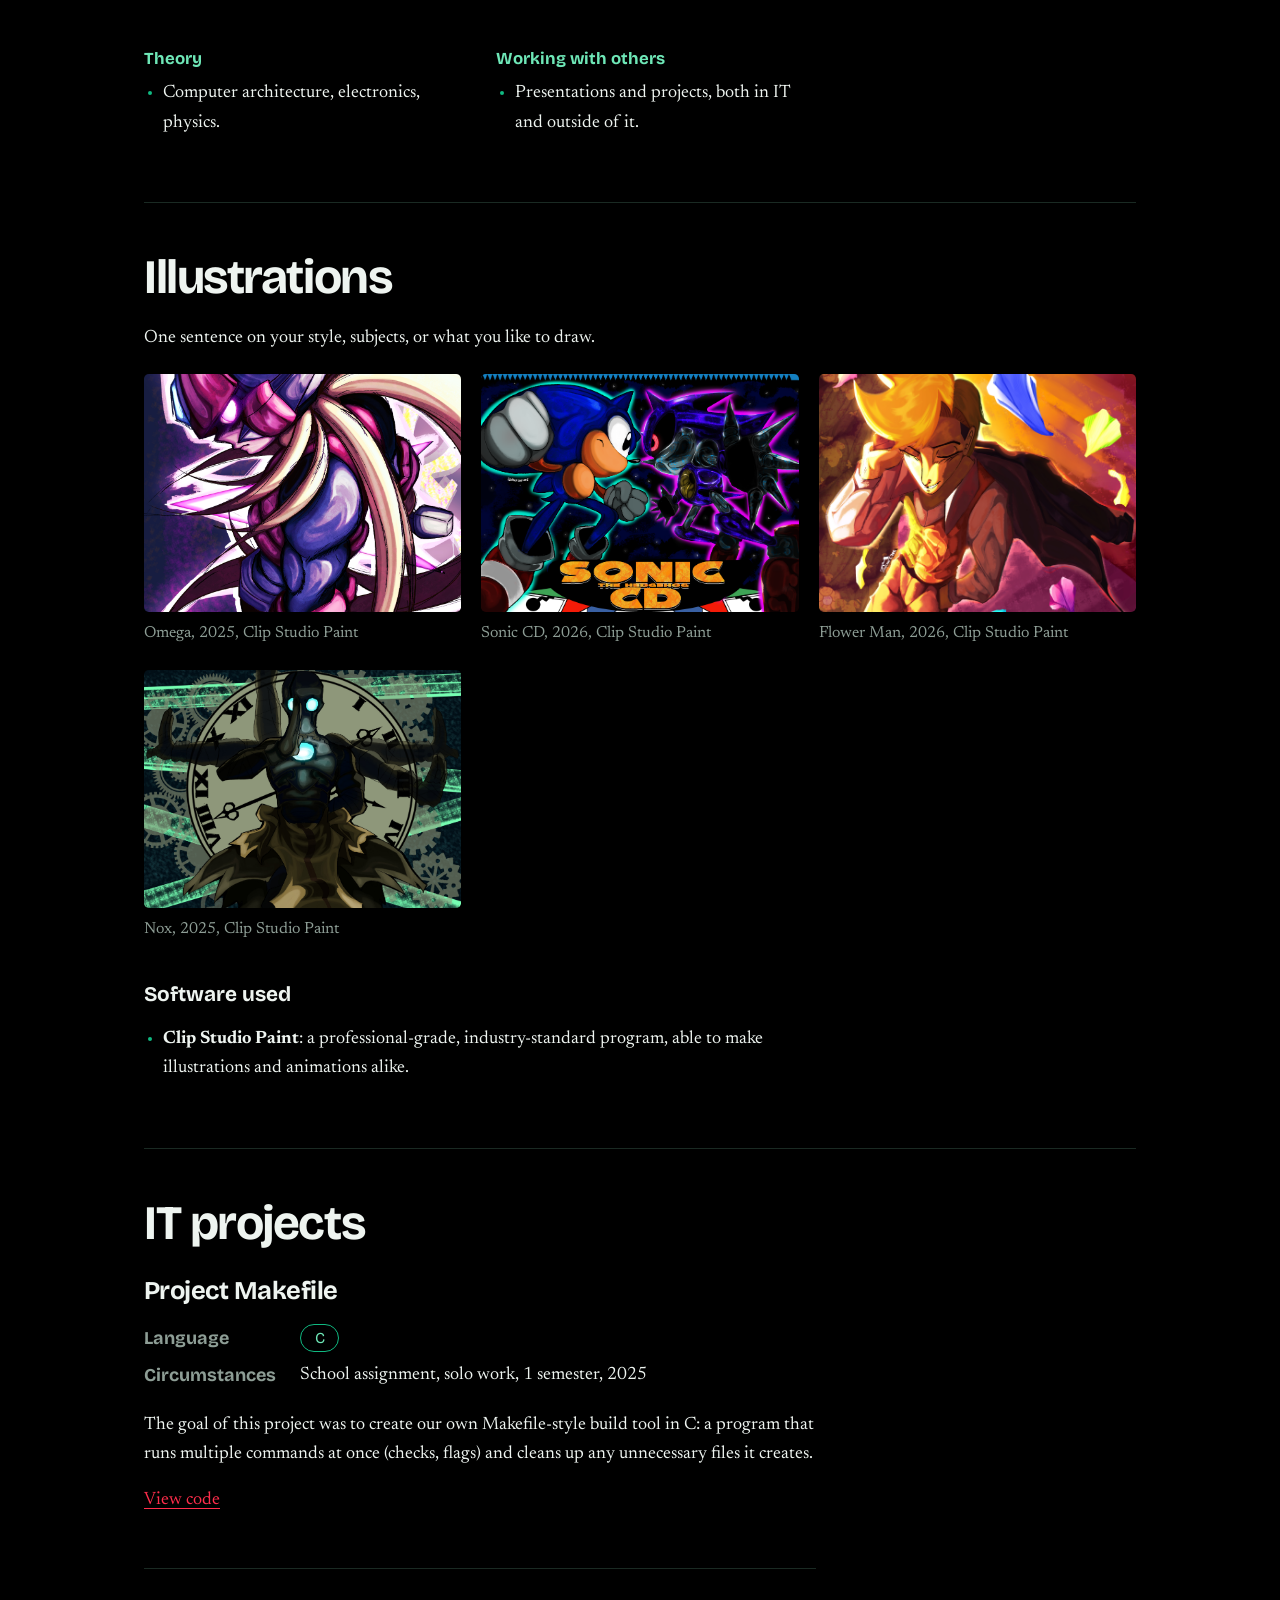
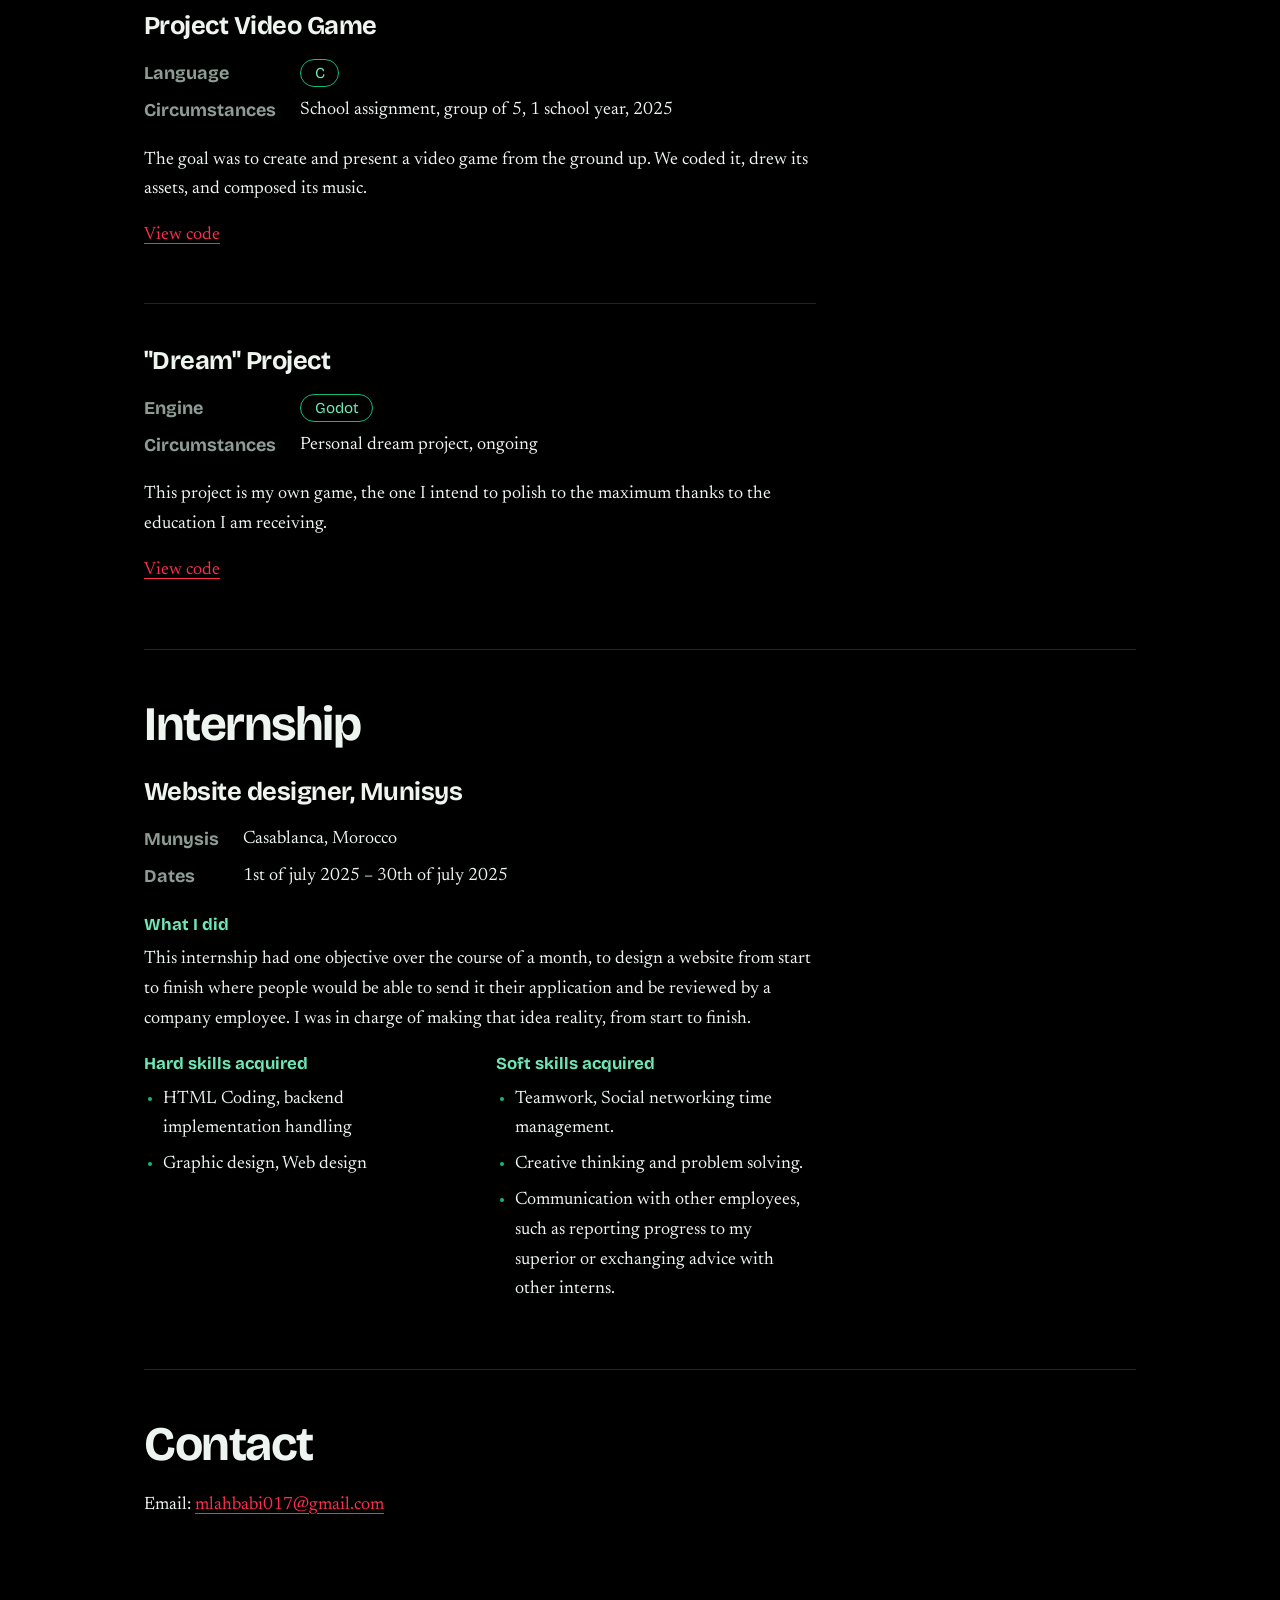
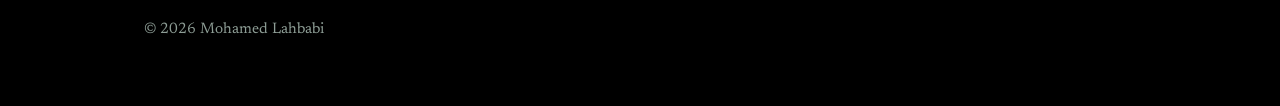
==== commit 02313ee2: "Update index.html" ====
--- a/index.html
+++ b/index.html
@@ -35,7 +35,7 @@
              then replace the <div class="ph"> line with:
              <img src="images/portrait.jpg" alt="Portrait of Mohamed Lahbabi"> -->
         <figure class="portrait">
-          <div class="ph" role="img" aria-label="Placeholder for a portrait photo"></div>
+          <img src="images/mohamed.lahbabi_3cf67bb4-0a68-4f59-89f6-c20deb35bf3e (1).jpg" alt="Portrait of Mohamed Lahbabi">
         </figure>
       </div>
 
--- a/style.css
+++ b/style.css
@@ -241,3 +241,35 @@
   a { color: inherit; text-decoration: none; }
   a[href^="http"]::after { content: " (" attr(href) ")"; font-size: 9pt; color: #444; word-break: break-all; }
 }
+
+/* ===== Introduction with portrait ===== */
+.intro { display: grid; grid-template-columns: 1fr; gap: 2rem; align-items: center; margin-bottom: 3rem; }
+.intro .lead { margin-bottom: 0; }
+.intro h1 { font-size: clamp(2.8rem, 8vw, 5.5rem); }
+.portrait { margin: 0; max-width: 17rem; }
+.portrait img, .portrait .ph {
+  display: block;
+  width: 100%;
+  aspect-ratio: 4 / 5;
+  object-fit: cover;
+  border-radius: 0.3rem;
+}
+@media (min-width: 48rem) {
+  .intro { grid-template-columns: minmax(0, 1fr) 17rem; gap: 3rem; }
+}
+@media print {
+  .intro { grid-template-columns: minmax(0, 1fr) 4.5cm; gap: 1rem; margin-bottom: 1rem; }
+  .intro h1 { font-size: 26pt; }
+  .portrait img { border-radius: 0; }
+}
+
+/* ===== Menu bar: full width, so the green glow no longer shows a hard edge beside it ===== */
+.site-header {
+  width: 100%;
+  margin-inline: 0;
+  padding-inline: max(1.25rem, calc((100% - var(--wide-width)) / 2));
+  background: rgba(0, 0, 0, 0.82);
+}
+@media print {
+  .site-header { padding-inline: 0; background: none; }
+}
